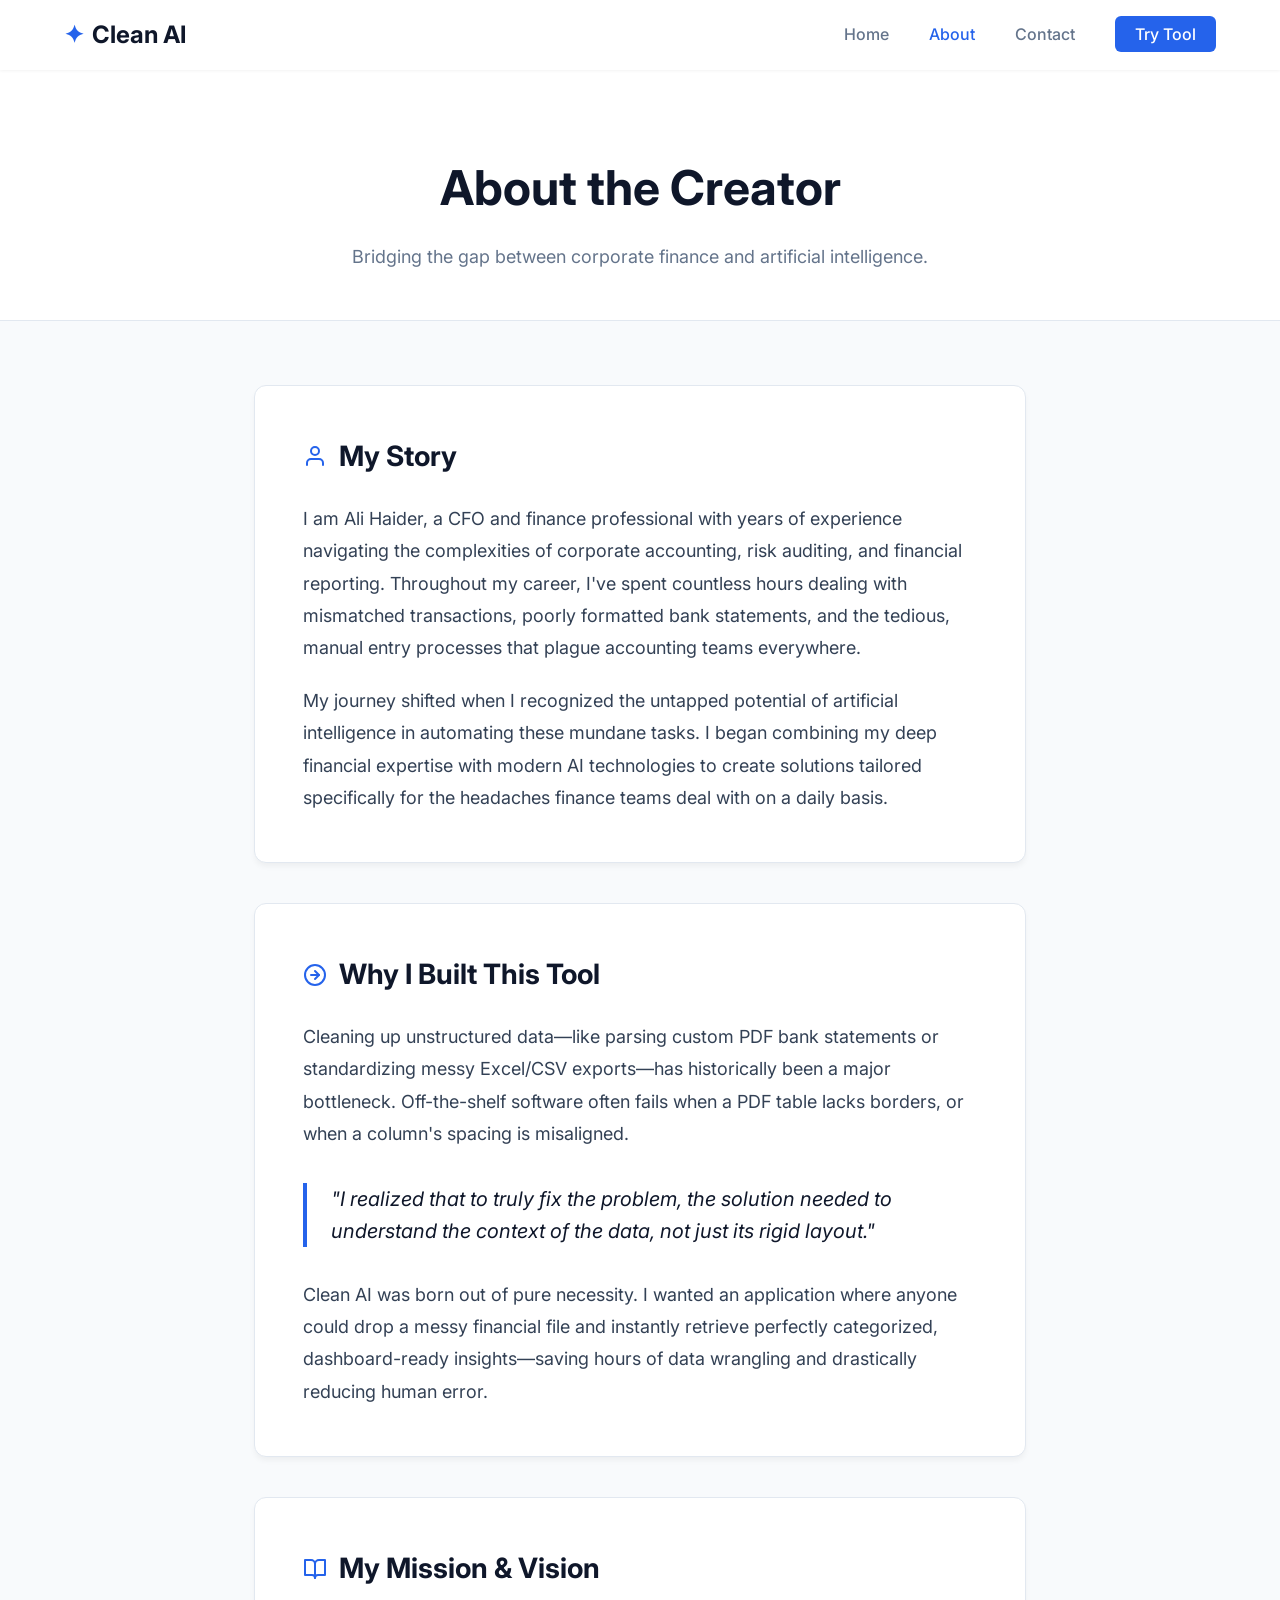
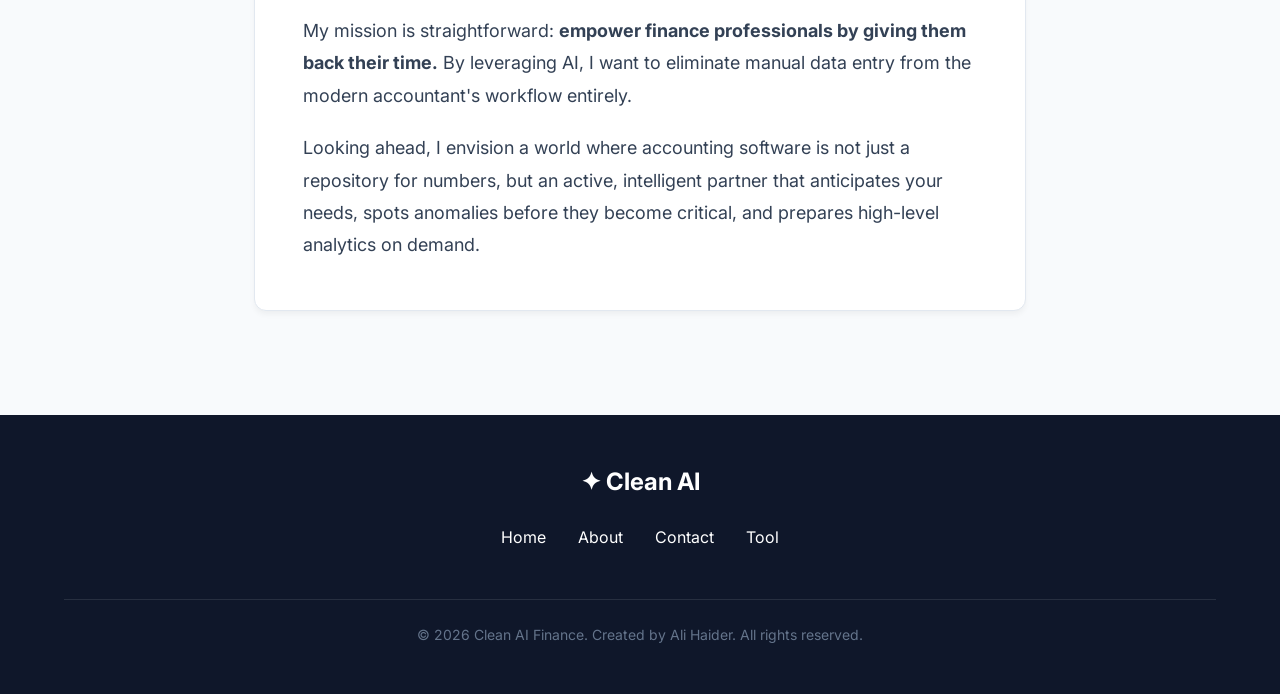
==== about.html @ 02d42df8 "Initial commit for the marketing website" ====
<!DOCTYPE html>
<html lang="en">

<head>
    <meta charset="UTF-8">
    <meta name="viewport" content="width=device-width, initial-scale=1.0">
    <title>About Us - Clean AI Finance</title>
    <link href="https://fonts.googleapis.com/css2?family=Inter:wght@300;400;500;600;700&display=swap" rel="stylesheet">
    <style>
        :root {
            --primary-color: #2563eb;
            --primary-hover: #1d4ed8;
            --secondary-color: #0f172a;
            --text-main: #334155;
            --text-light: #64748b;
            --bg-body: #f8fafc;
            --bg-card: #ffffff;
            --font-family: 'Inter', sans-serif;
            --border-color: #e2e8f0;
        }

        * {
            margin: 0;
            padding: 0;
            box-sizing: border-box;
        }

        body {
            font-family: var(--font-family);
            color: var(--text-main);
            background-color: var(--bg-body);
            line-height: 1.6;
            display: flex;
            flex-direction: column;
            min-height: 100vh;
        }

        a {
            text-decoration: none;
            color: inherit;
            transition: all 0.3s ease;
        }

        /* Navigation */
        .navbar {
            background-color: #ffffff;
            box-shadow: 0 1px 3px rgba(0, 0, 0, 0.05);
            padding: 1rem 5%;
            display: flex;
            justify-content: space-between;
            align-items: center;
            position: sticky;
            top: 0;
            z-index: 1000;
        }

        .nav-brand {
            font-size: 1.5rem;
            font-weight: 700;
            color: var(--secondary-color);
            display: flex;
            align-items: center;
            gap: 0.5rem;
        }

        .nav-brand-icon {
            color: var(--primary-color);
        }

        .nav-links {
            display: flex;
            gap: 2.5rem;
            list-style: none;
            align-items: center;
        }

        .nav-links a {
            font-weight: 500;
            color: var(--text-light);
        }

        .nav-links a:hover,
        .nav-links a.active {
            color: var(--primary-color);
        }

        .btn-nav {
            background-color: var(--primary-color);
            color: #ffffff !important;
            padding: 0.5rem 1.25rem;
            border-radius: 6px;
        }

        .btn-nav:hover {
            background-color: var(--primary-hover);
            transform: translateY(-1px);
        }

        /* Page Layout */
        .page-header {
            padding: 5rem 5% 3rem;
            background-color: var(--bg-card);
            text-align: center;
            border-bottom: 1px solid var(--border-color);
        }

        .page-title {
            font-size: 3rem;
            font-weight: 700;
            color: var(--secondary-color);
            margin-bottom: 1rem;
        }

        .container {
            max-width: 900px;
            margin: 0 auto;
            padding: 4rem 5%;
        }

        /* Content Blocks */
        .content-block {
            background-color: var(--bg-card);
            padding: 3rem;
            border-radius: 12px;
            box-shadow: 0 4px 6px -1px rgba(0, 0, 0, 0.05);
            margin-bottom: 2.5rem;
            border: 1px solid var(--border-color);
        }

        .content-block h2 {
            font-size: 1.75rem;
            color: var(--secondary-color);
            margin-bottom: 1.5rem;
            display: flex;
            align-items: center;
            gap: 0.75rem;
        }

        .content-block p {
            font-size: 1.125rem;
            color: var(--text-main);
            margin-bottom: 1.25rem;
            line-height: 1.8;
        }

        .content-block p:last-child {
            margin-bottom: 0;
        }

        .highlight-quote {
            border-left: 4px solid var(--primary-color);
            padding-left: 1.5rem;
            font-style: italic;
            color: var(--secondary-color);
            font-size: 1.25rem;
            margin: 2rem 0;
        }

        /* Footer */
        footer {
            background-color: var(--secondary-color);
            color: #ffffff;
            padding: 3rem 5%;
            margin-top: auto;
        }

        .footer-content {
            max-width: 1200px;
            margin: 0 auto;
            display: flex;
            flex-direction: column;
            align-items: center;
            gap: 1.5rem;
        }

        .footer-logo {
            font-size: 1.5rem;
            font-weight: 700;
        }

        .footer-links {
            display: flex;
            gap: 2rem;
            list-style: none;
        }

        .footer-links a:hover {
            color: #94a3b8;
        }

        .copyright {
            color: #64748b;
            font-size: 0.875rem;
            margin-top: 1.5rem;
            padding-top: 1.5rem;
            border-top: 1px solid rgba(255, 255, 255, 0.1);
            width: 100%;
            text-align: center;
        }

        @media (max-width: 768px) {
            .nav-links {
                display: none;
            }

            .content-block {
                padding: 2rem;
            }
        }
    </style>
</head>

<body>
    <nav class="navbar">
        <a href="index.html" class="nav-brand"><span class="nav-brand-icon">✦</span> Clean AI</a>
        <ul class="nav-links">
            <li><a href="index.html">Home</a></li>
            <li><a href="about.html" class="active">About</a></li>
            <li><a href="contact.html">Contact</a></li>
            <li><a href="tool.html" class="btn-nav">Try Tool</a></li>
        </ul>
    </nav>

    <header class="page-header">
        <h1 class="page-title">About the Creator</h1>
        <p style="font-size: 1.125rem; color: var(--text-light);">Bridging the gap between corporate finance and
            artificial intelligence.</p>
    </header>

    <main class="container">
        <div class="content-block">
            <h2>
                <svg width="24" height="24" viewBox="0 0 24 24" fill="none" stroke="var(--primary-color)"
                    stroke-width="2" stroke-linecap="round" stroke-linejoin="round">
                    <path d="M20 21v-2a4 4 0 0 0-4-4H8a4 4 0 0 0-4 4v2"></path>
                    <circle cx="12" cy="7" r="4"></circle>
                </svg>
                My Story
            </h2>
            <p>I am Ali Haider, a CFO and finance professional with years of experience navigating the complexities of
                corporate accounting, risk auditing, and financial reporting. Throughout my career, I've spent countless
                hours dealing with mismatched transactions, poorly formatted bank statements, and the tedious, manual
                entry processes that plague accounting teams everywhere.</p>
            <p>My journey shifted when I recognized the untapped potential of artificial intelligence in automating
                these mundane tasks. I began combining my deep financial expertise with modern AI technologies to create
                solutions tailored specifically for the headaches finance teams deal with on a daily basis.</p>
        </div>

        <div class="content-block">
            <h2>
                <svg width="24" height="24" viewBox="0 0 24 24" fill="none" stroke="var(--primary-color)"
                    stroke-width="2" stroke-linecap="round" stroke-linejoin="round">
                    <circle cx="12" cy="12" r="10"></circle>
                    <polyline points="12 16 16 12 12 8"></polyline>
                    <line x1="8" y1="12" x2="16" y2="12"></line>
                </svg>
                Why I Built This Tool
            </h2>
            <p>Cleaning up unstructured data—like parsing custom PDF bank statements or standardizing messy Excel/CSV
                exports—has historically been a major bottleneck. Off-the-shelf software often fails when a PDF table
                lacks borders, or when a column's spacing is misaligned.</p>
            <div class="highlight-quote">
                "I realized that to truly fix the problem, the solution needed to understand the context of the data,
                not just its rigid layout."
            </div>
            <p>Clean AI was born out of pure necessity. I wanted an application where anyone could drop a messy
                financial file and instantly retrieve perfectly categorized, dashboard-ready insights—saving hours of
                data wrangling and drastically reducing human error.</p>
        </div>

        <div class="content-block">
            <h2>
                <svg width="24" height="24" viewBox="0 0 24 24" fill="none" stroke="var(--primary-color)"
                    stroke-width="2" stroke-linecap="round" stroke-linejoin="round">
                    <path d="M2 3h6a4 4 0 0 1 4 4v14a3 3 0 0 0-3-3H2z"></path>
                    <path d="M22 3h-6a4 4 0 0 0-4 4v14a3 3 0 0 1 3-3h7z"></path>
                </svg>
                My Mission & Vision
            </h2>
            <p>My mission is straightforward: <strong>empower finance professionals by giving them back their
                    time.</strong> By leveraging AI, I want to eliminate manual data entry from the modern accountant's
                workflow entirely.</p>
            <p>Looking ahead, I envision a world where accounting software is not just a repository for numbers, but an
                active, intelligent partner that anticipates your needs, spots anomalies before they become critical,
                and prepares high-level analytics on demand.</p>
        </div>
    </main>

    <footer>
        <div class="footer-content">
            <div class="footer-logo">✦ Clean AI</div>
            <ul class="footer-links">
                <li><a href="index.html">Home</a></li>
                <li><a href="about.html">About</a></li>
                <li><a href="contact.html">Contact</a></li>
                <li><a href="tool.html">Tool</a></li>
            </ul>
            <div class="copyright">
                &copy; 2026 Clean AI Finance. Created by Ali Haider. All rights reserved.
            </div>
        </div>
    </footer>

    <!-- Custom Clean AI Chatbot Widget -->
    <script src="chatbot.js"></script>
</body>

</html>
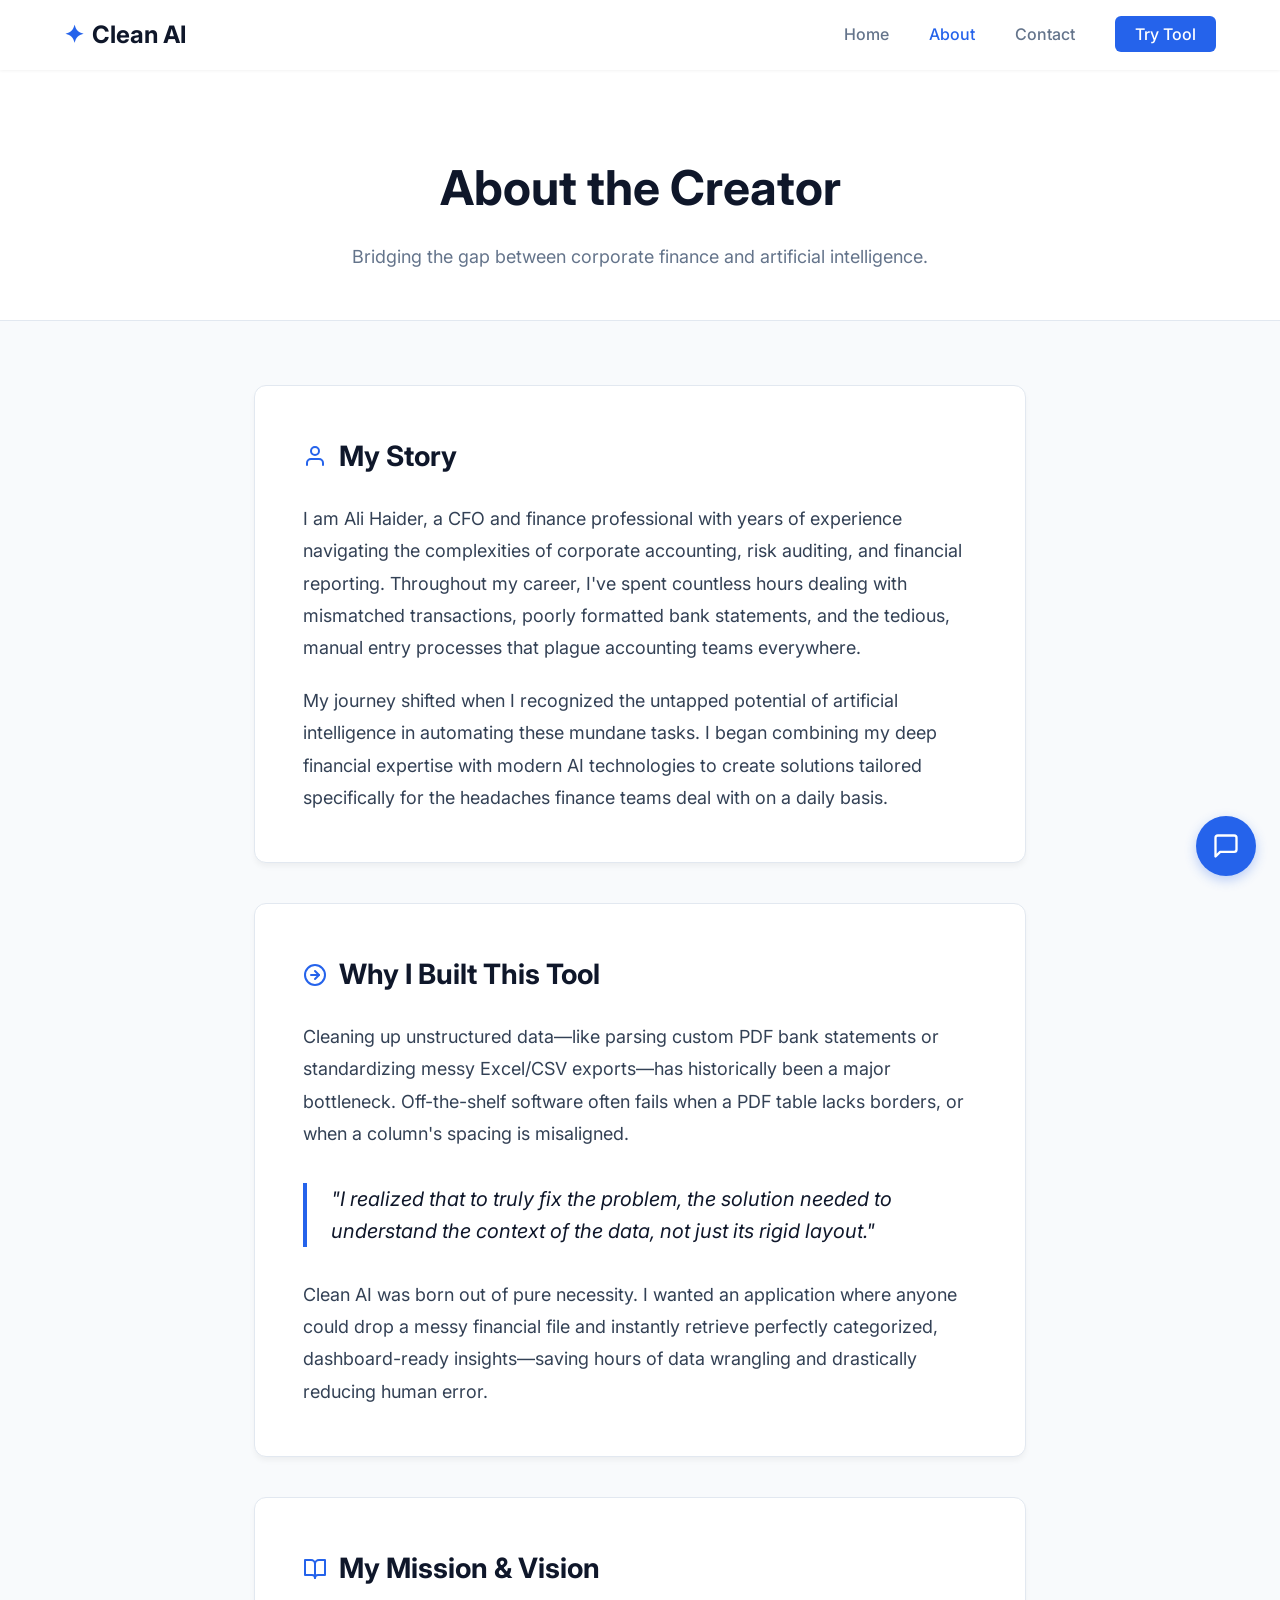
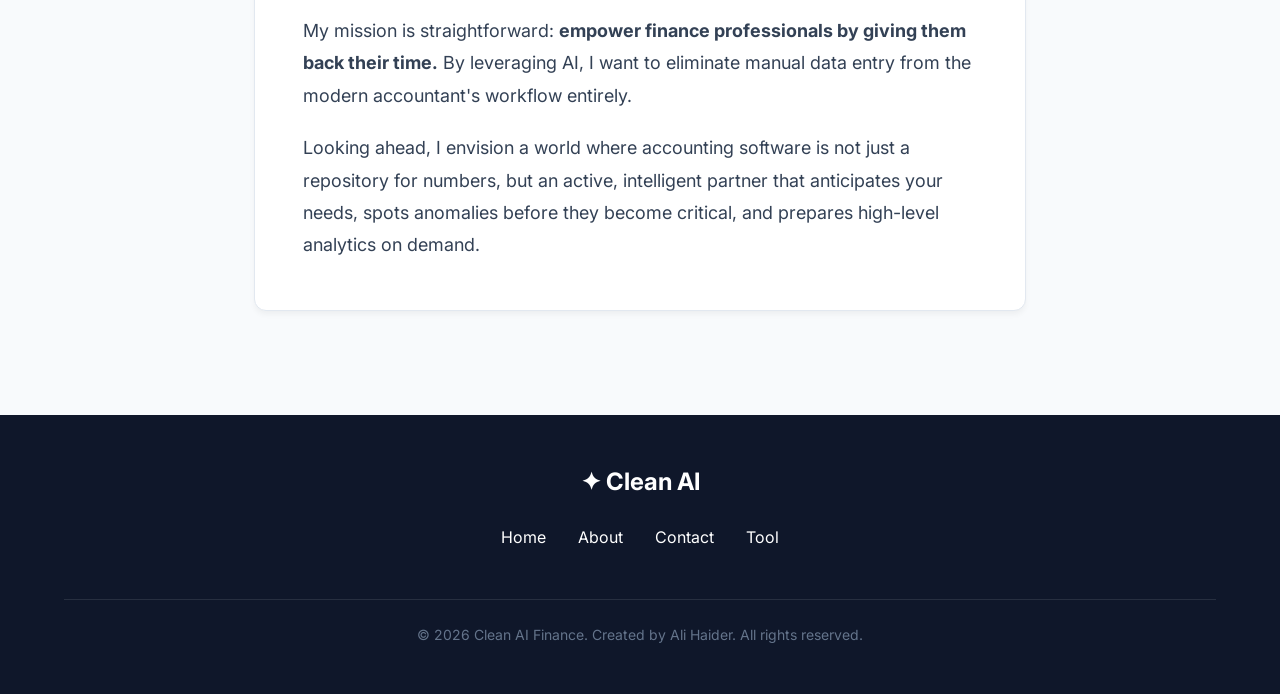
==== commit 398ae0bc: "Fix chatbot, add favicon, make contact form functional" ====
--- a/about.html
+++ b/about.html
@@ -4,6 +4,7 @@
 <head>
     <meta charset="UTF-8">
     <meta name="viewport" content="width=device-width, initial-scale=1.0">
+    <link rel="icon" type="image/png" href="favicon.png">
     <title>About Us - Clean AI Finance</title>
     <link href="https://fonts.googleapis.com/css2?family=Inter:wght@300;400;500;600;700&display=swap" rel="stylesheet">
     <style>
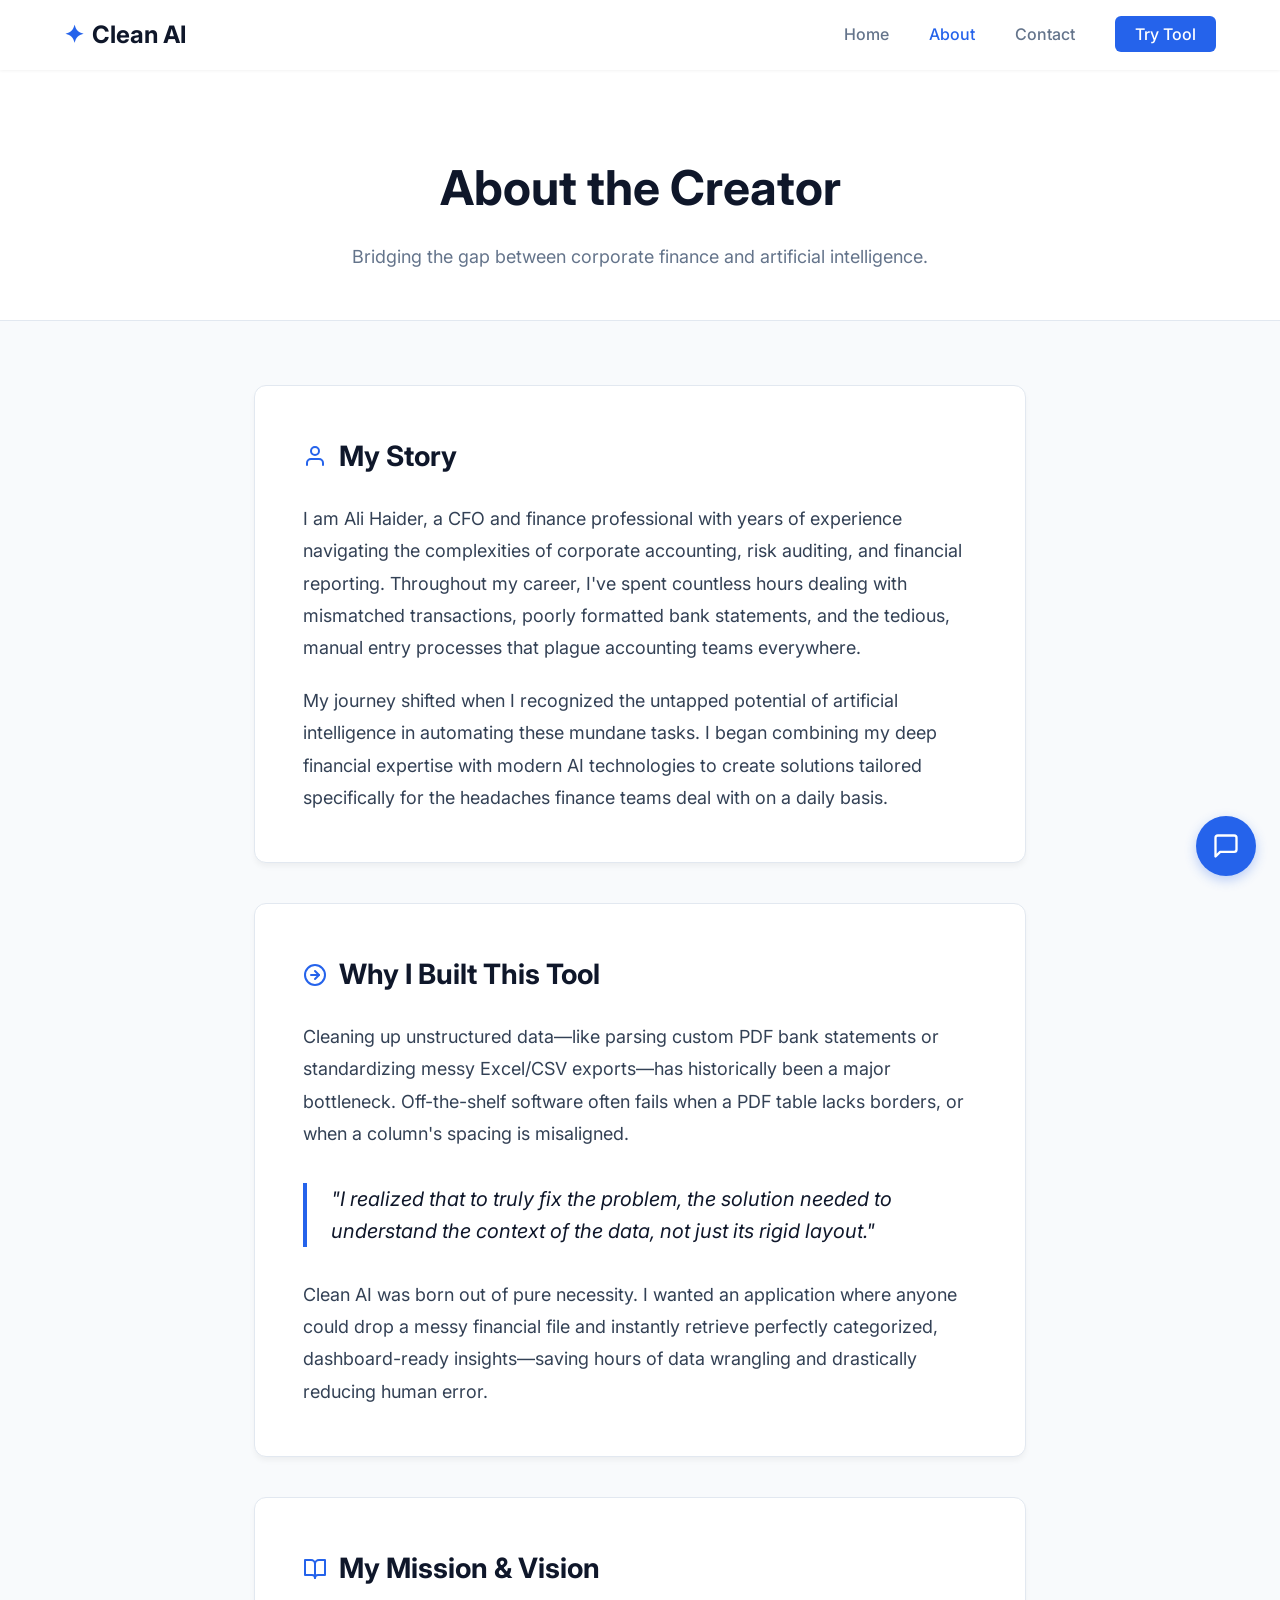
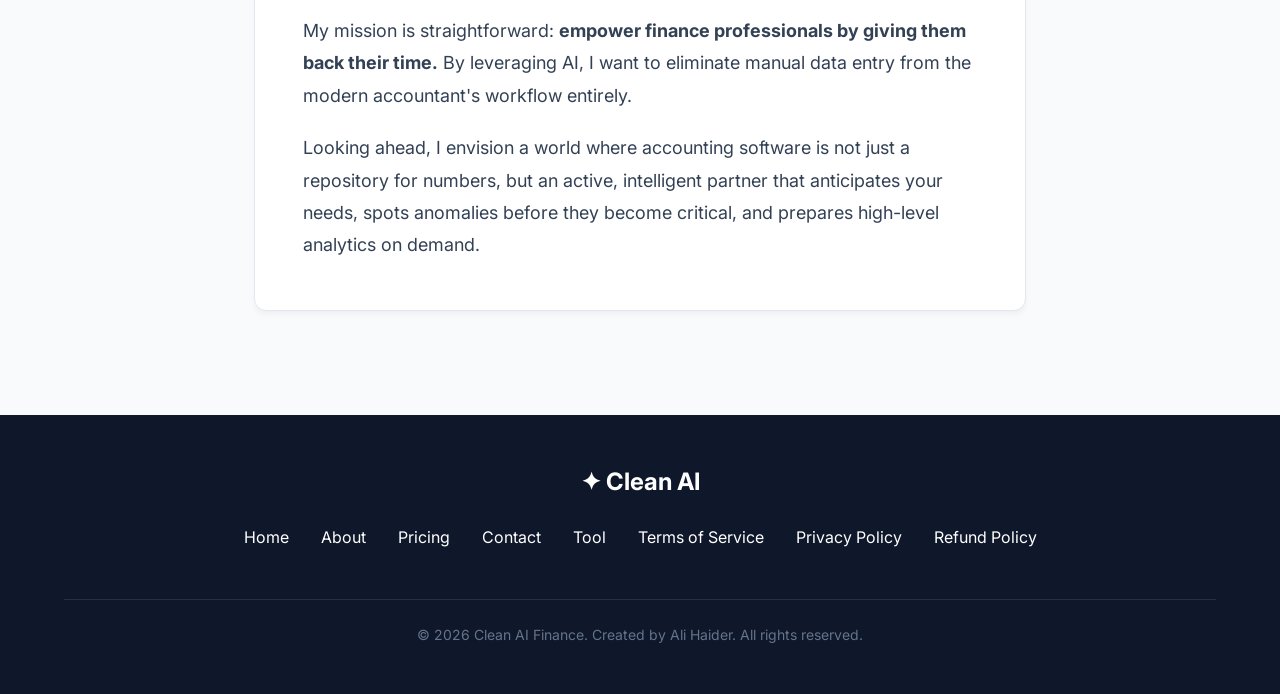
==== commit ec682a15: "Add pricing, terms, privacy, and refund pages for Paddle onboarding" ====
--- a/about.html
+++ b/about.html
@@ -293,8 +293,12 @@
             <ul class="footer-links">
                 <li><a href="index.html">Home</a></li>
                 <li><a href="about.html">About</a></li>
+                <li><a href="pricing.html">Pricing</a></li>
                 <li><a href="contact.html">Contact</a></li>
                 <li><a href="tool.html">Tool</a></li>
+                <li><a href="terms.html">Terms of Service</a></li>
+                <li><a href="privacy.html">Privacy Policy</a></li>
+                <li><a href="refund.html">Refund Policy</a></li>
             </ul>
             <div class="copyright">
                 &copy; 2026 Clean AI Finance. Created by Ali Haider. All rights reserved.
@@ -303,7 +307,7 @@
     </footer>
 
     <!-- Custom Clean AI Chatbot Widget -->
-    <script src="chatbot.js"></script>
+    <script src="chatbot.js?v=2"></script>
 </body>
 
 </html>
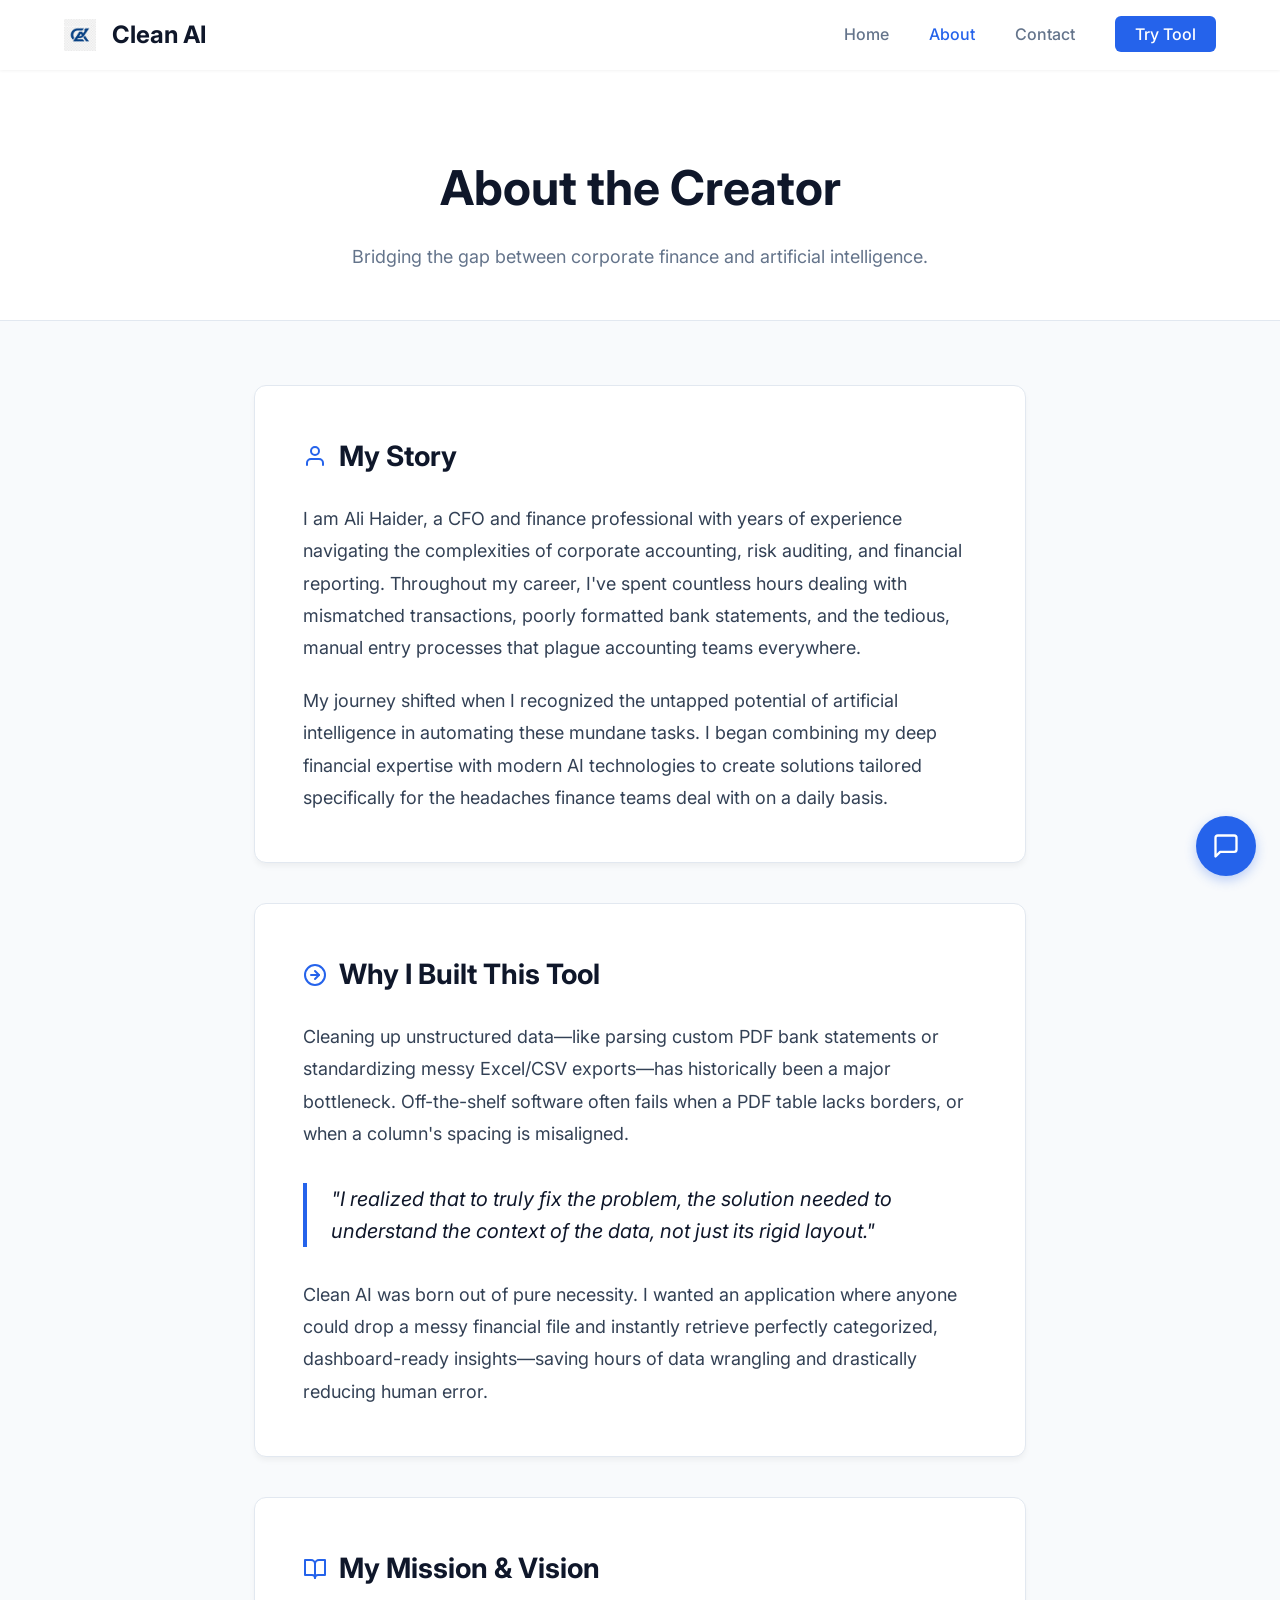
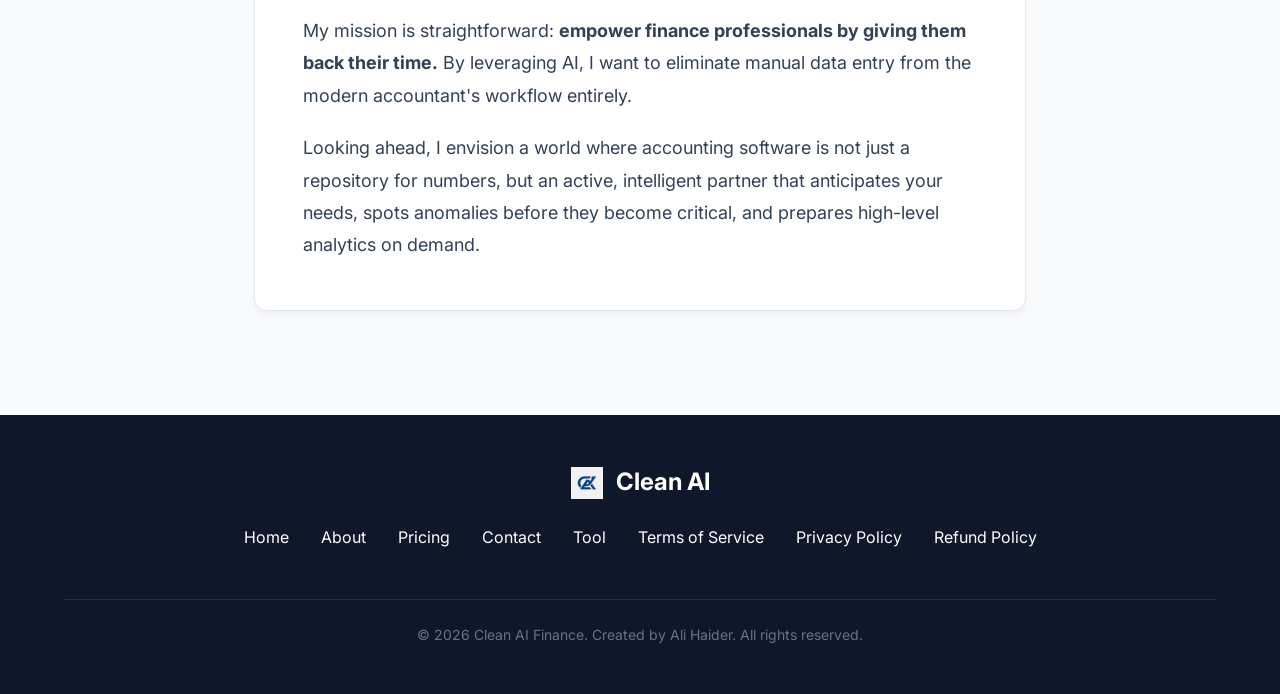
==== commit 152fedab: "," ====
--- a/about.html
+++ b/about.html
@@ -213,7 +213,7 @@
 
 <body>
     <nav class="navbar">
-        <a href="index.html" class="nav-brand"><span class="nav-brand-icon">✦</span> Clean AI</a>
+        <a href="index.html" class="nav-brand"><img src="logo.png" alt="Clean AI Logo" style="height: 32px; width: auto; margin-right: 8px; vertical-align: middle;"> Clean AI</a>
         <ul class="nav-links">
             <li><a href="index.html">Home</a></li>
             <li><a href="about.html" class="active">About</a></li>
@@ -289,7 +289,7 @@
 
     <footer>
         <div class="footer-content">
-            <div class="footer-logo">✦ Clean AI</div>
+            <div class="footer-logo"><img src="logo.png" alt="Clean AI Logo" style="height: 32px; width: auto; margin-right: 8px; vertical-align: middle;"> Clean AI</div>
             <ul class="footer-links">
                 <li><a href="index.html">Home</a></li>
                 <li><a href="about.html">About</a></li>
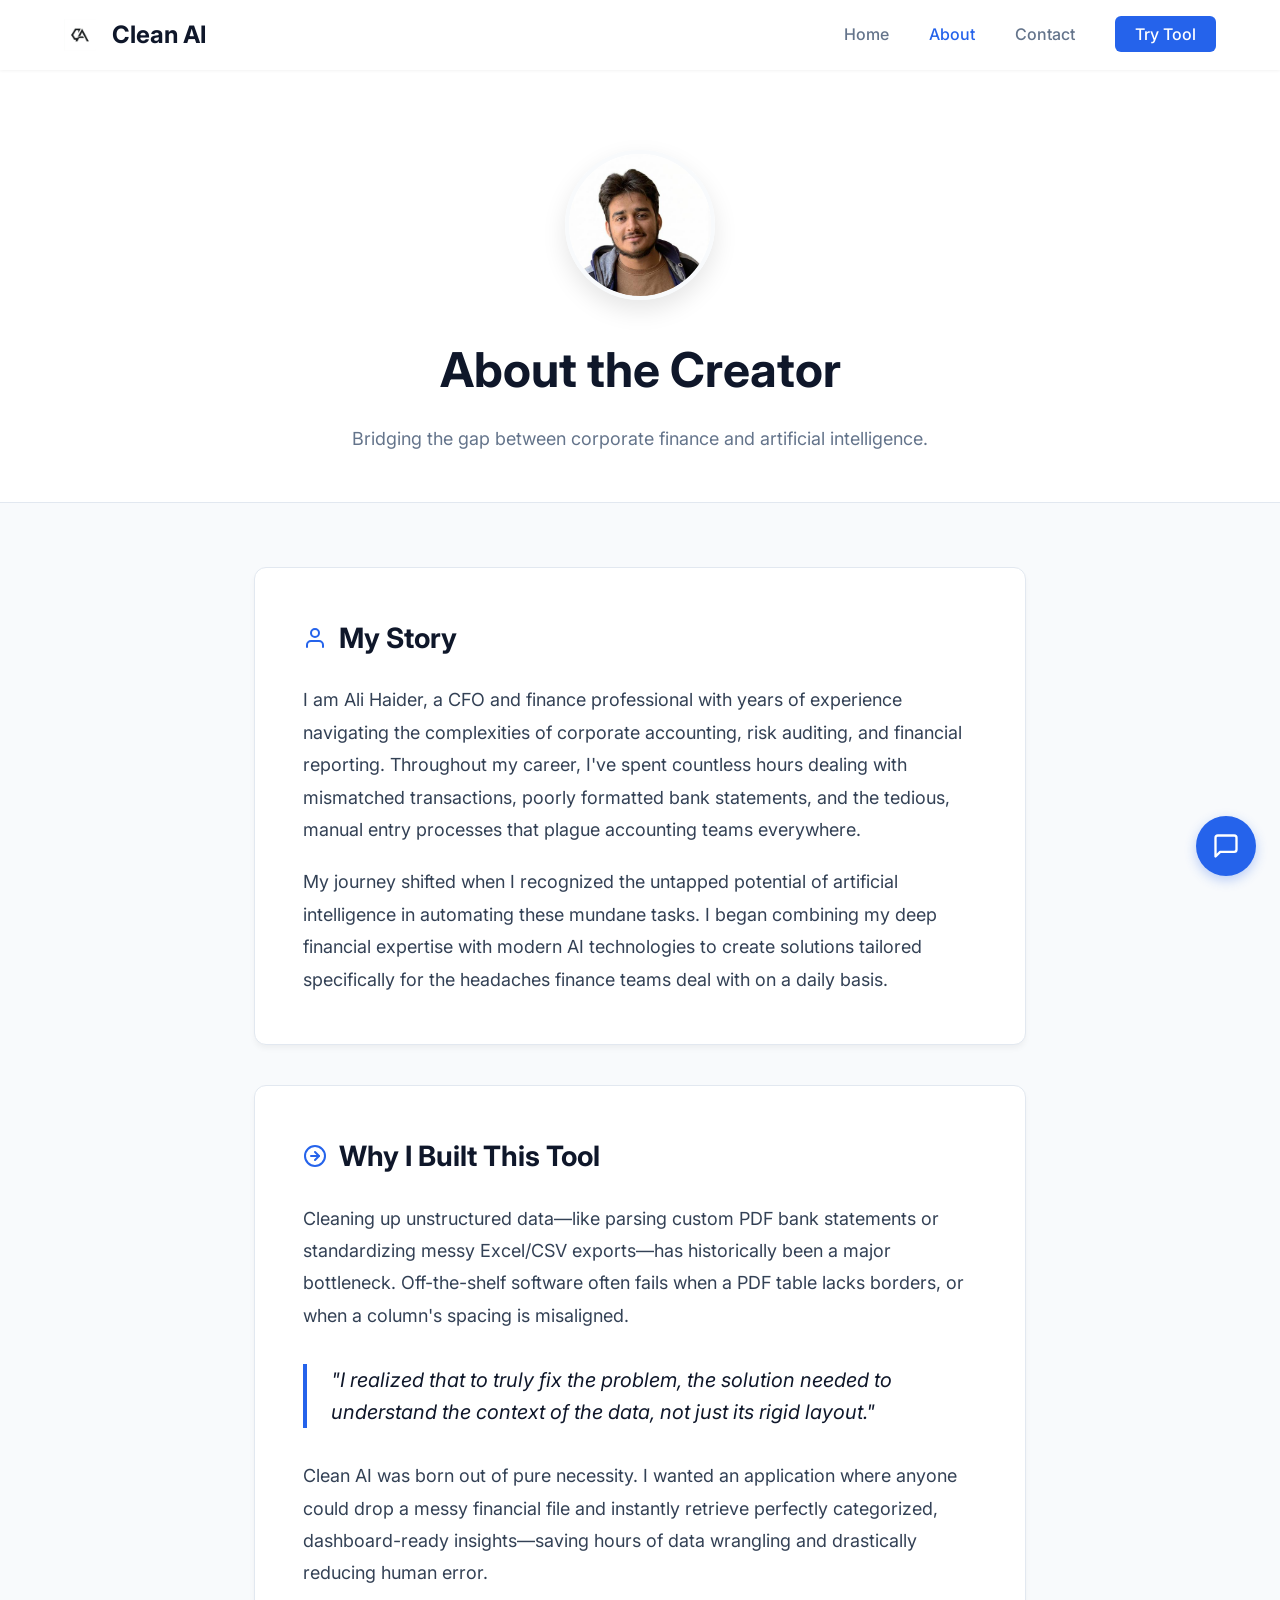
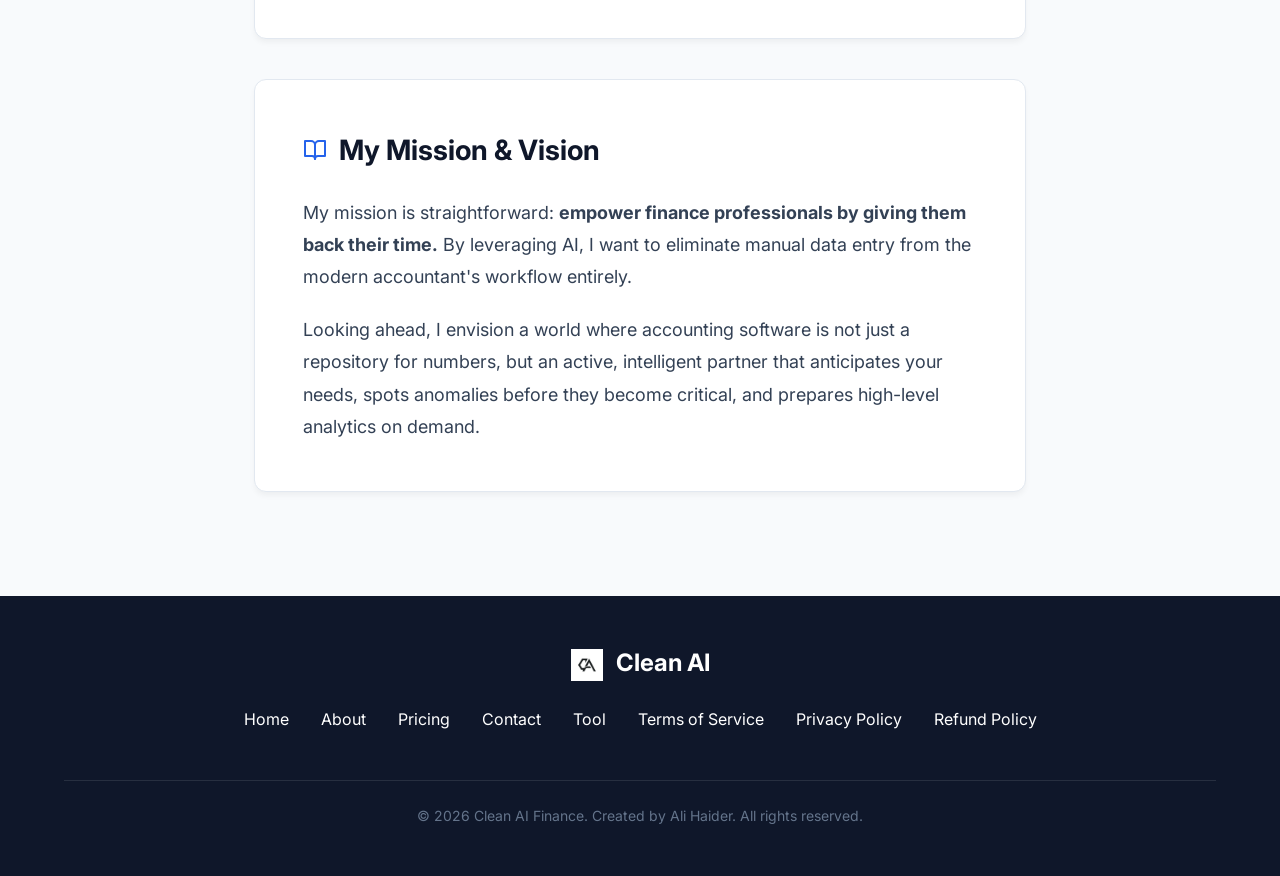
==== commit eddf3a15: "UI Updates: Custom CA Monogram logo, added circular profile picture to About page" ====
--- a/about.html
+++ b/about.html
@@ -223,6 +223,7 @@
     </nav>
 
     <header class="page-header">
+        <img src="profile_pic_circular.png" alt="Ali Haider - Founder" style="width: 150px; height: 150px; border-radius: 50%; object-fit: cover; box-shadow: 0 10px 25px rgba(0,0,0,0.1); margin-bottom: 1.5rem; border: 4px solid var(--bg-body);">
         <h1 class="page-title">About the Creator</h1>
         <p style="font-size: 1.125rem; color: var(--text-light);">Bridging the gap between corporate finance and
             artificial intelligence.</p>
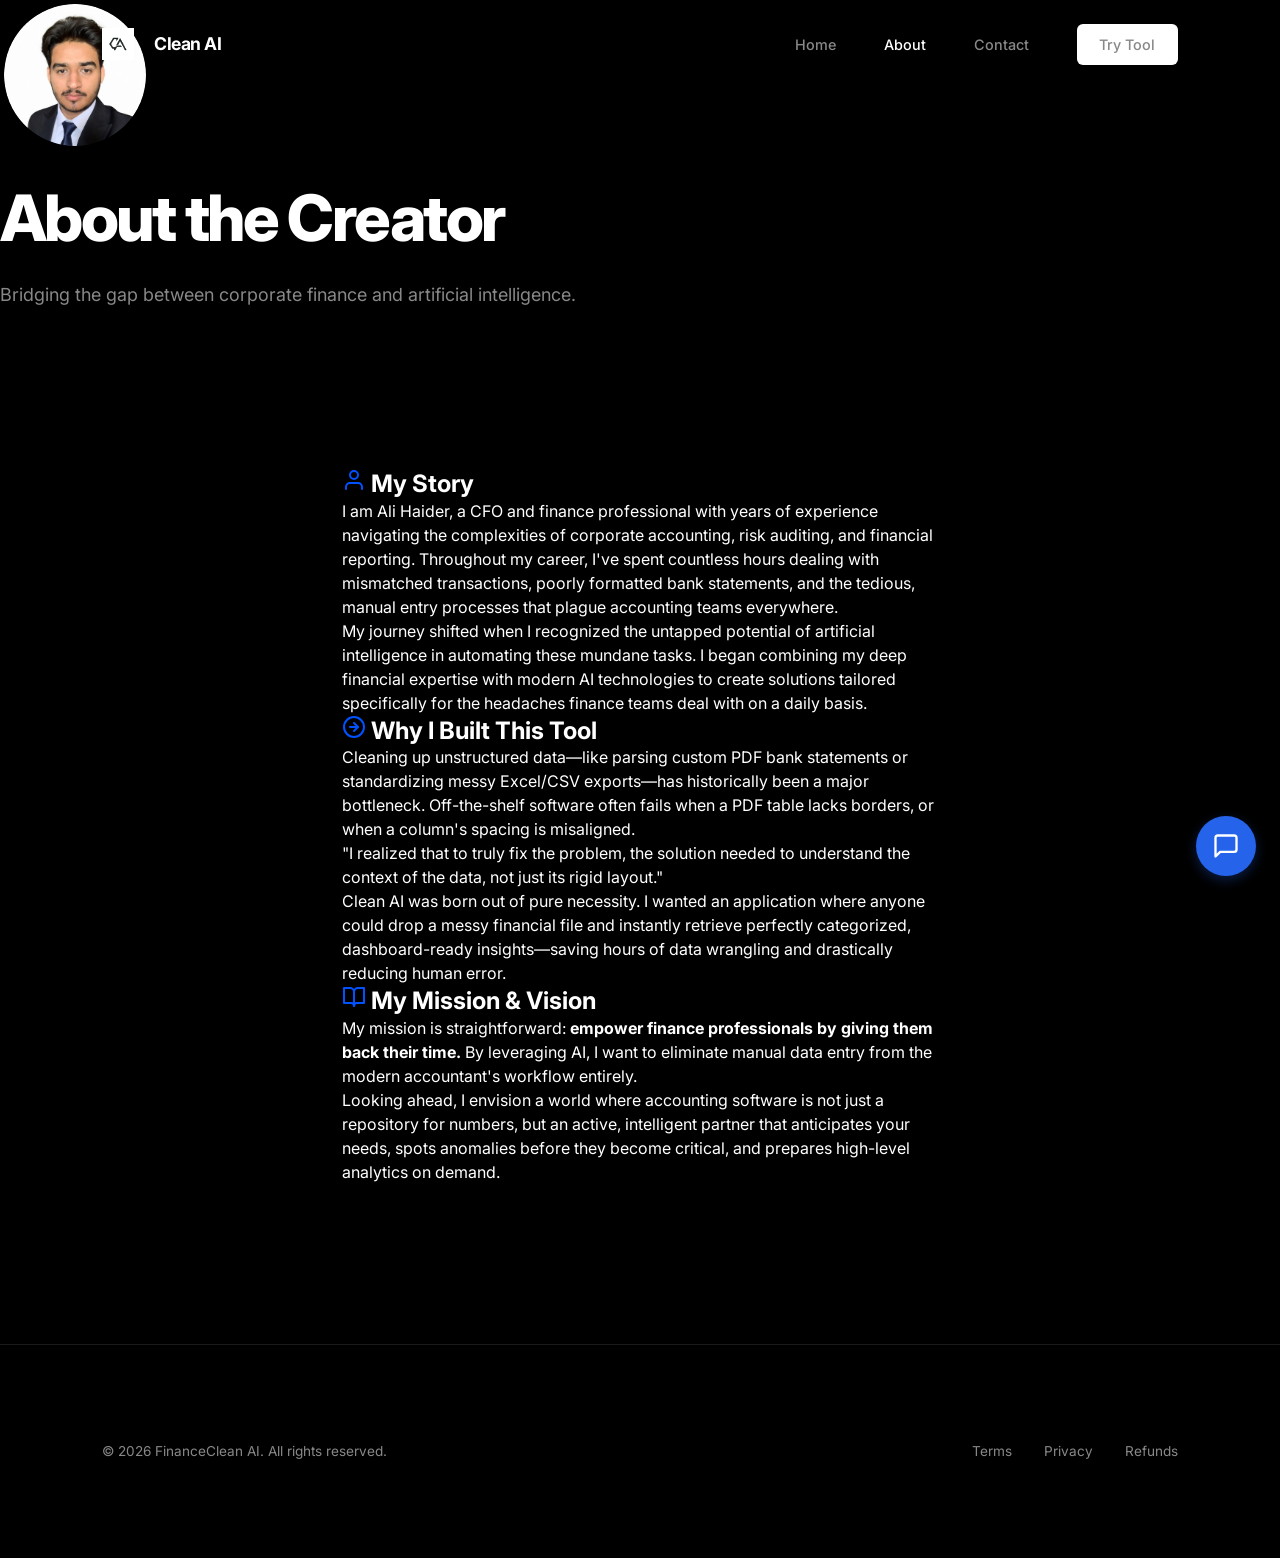
==== commit f6188bce: "10-Agent System: Elite SaaS Website Overhaul. - Agent 1-2: Global Design System & CSS centralization" ====
--- a/about.html
+++ b/about.html
@@ -4,235 +4,35 @@
 <head>
     <meta charset="UTF-8">
     <meta name="viewport" content="width=device-width, initial-scale=1.0">
-    <link rel="icon" type="image/png" href="favicon.png">
+    <link rel="icon" type="image/png" href="assets/img/favicon.png">
     <title>About Us - Clean AI Finance</title>
     <link href="https://fonts.googleapis.com/css2?family=Inter:wght@300;400;500;600;700&display=swap" rel="stylesheet">
-    <style>
-        :root {
-            --primary-color: #2563eb;
-            --primary-hover: #1d4ed8;
-            --secondary-color: #0f172a;
-            --text-main: #334155;
-            --text-light: #64748b;
-            --bg-body: #f8fafc;
-            --bg-card: #ffffff;
-            --font-family: 'Inter', sans-serif;
-            --border-color: #e2e8f0;
-        }
-
-        * {
-            margin: 0;
-            padding: 0;
-            box-sizing: border-box;
-        }
-
-        body {
-            font-family: var(--font-family);
-            color: var(--text-main);
-            background-color: var(--bg-body);
-            line-height: 1.6;
-            display: flex;
-            flex-direction: column;
-            min-height: 100vh;
-        }
-
-        a {
-            text-decoration: none;
-            color: inherit;
-            transition: all 0.3s ease;
-        }
-
-        /* Navigation */
-        .navbar {
-            background-color: #ffffff;
-            box-shadow: 0 1px 3px rgba(0, 0, 0, 0.05);
-            padding: 1rem 5%;
-            display: flex;
-            justify-content: space-between;
-            align-items: center;
-            position: sticky;
-            top: 0;
-            z-index: 1000;
-        }
-
-        .nav-brand {
-            font-size: 1.5rem;
-            font-weight: 700;
-            color: var(--secondary-color);
-            display: flex;
-            align-items: center;
-            gap: 0.5rem;
-        }
-
-        .nav-brand-icon {
-            color: var(--primary-color);
-        }
-
-        .nav-links {
-            display: flex;
-            gap: 2.5rem;
-            list-style: none;
-            align-items: center;
-        }
-
-        .nav-links a {
-            font-weight: 500;
-            color: var(--text-light);
-        }
-
-        .nav-links a:hover,
-        .nav-links a.active {
-            color: var(--primary-color);
-        }
-
-        .btn-nav {
-            background-color: var(--primary-color);
-            color: #ffffff !important;
-            padding: 0.5rem 1.25rem;
-            border-radius: 6px;
-        }
-
-        .btn-nav:hover {
-            background-color: var(--primary-hover);
-            transform: translateY(-1px);
-        }
-
-        /* Page Layout */
-        .page-header {
-            padding: 5rem 5% 3rem;
-            background-color: var(--bg-card);
-            text-align: center;
-            border-bottom: 1px solid var(--border-color);
-        }
-
-        .page-title {
-            font-size: 3rem;
-            font-weight: 700;
-            color: var(--secondary-color);
-            margin-bottom: 1rem;
-        }
-
-        .container {
-            max-width: 900px;
-            margin: 0 auto;
-            padding: 4rem 5%;
-        }
-
-        /* Content Blocks */
-        .content-block {
-            background-color: var(--bg-card);
-            padding: 3rem;
-            border-radius: 12px;
-            box-shadow: 0 4px 6px -1px rgba(0, 0, 0, 0.05);
-            margin-bottom: 2.5rem;
-            border: 1px solid var(--border-color);
-        }
-
-        .content-block h2 {
-            font-size: 1.75rem;
-            color: var(--secondary-color);
-            margin-bottom: 1.5rem;
-            display: flex;
-            align-items: center;
-            gap: 0.75rem;
-        }
-
-        .content-block p {
-            font-size: 1.125rem;
-            color: var(--text-main);
-            margin-bottom: 1.25rem;
-            line-height: 1.8;
-        }
-
-        .content-block p:last-child {
-            margin-bottom: 0;
-        }
-
-        .highlight-quote {
-            border-left: 4px solid var(--primary-color);
-            padding-left: 1.5rem;
-            font-style: italic;
-            color: var(--secondary-color);
-            font-size: 1.25rem;
-            margin: 2rem 0;
-        }
-
-        /* Footer */
-        footer {
-            background-color: var(--secondary-color);
-            color: #ffffff;
-            padding: 3rem 5%;
-            margin-top: auto;
-        }
-
-        .footer-content {
-            max-width: 1200px;
-            margin: 0 auto;
-            display: flex;
-            flex-direction: column;
-            align-items: center;
-            gap: 1.5rem;
-        }
-
-        .footer-logo {
-            font-size: 1.5rem;
-            font-weight: 700;
-        }
-
-        .footer-links {
-            display: flex;
-            gap: 2rem;
-            list-style: none;
-        }
-
-        .footer-links a:hover {
-            color: #94a3b8;
-        }
-
-        .copyright {
-            color: #64748b;
-            font-size: 0.875rem;
-            margin-top: 1.5rem;
-            padding-top: 1.5rem;
-            border-top: 1px solid rgba(255, 255, 255, 0.1);
-            width: 100%;
-            text-align: center;
-        }
-
-        @media (max-width: 768px) {
-            .nav-links {
-                display: none;
-            }
-
-            .content-block {
-                padding: 2rem;
-            }
-        }
-    </style>
+    
+    <link rel="stylesheet" href="css/style.css">
 </head>
 
 <body>
-    <nav class="navbar">
-        <a href="index.html" class="nav-brand"><img src="logo.png" alt="Clean AI Logo" style="height: 32px; width: auto; margin-right: 8px; vertical-align: middle;"> Clean AI</a>
-        <ul class="nav-links">
-            <li><a href="index.html">Home</a></li>
-            <li><a href="about.html" class="active">About</a></li>
-            <li><a href="contact.html">Contact</a></li>
-            <li><a href="tool.html" class="btn-nav">Try Tool</a></li>
-        </ul>
+    <nav class="nav" id="navbar">
+        <a href="index.html" class="logo" style="text-decoration: none; color: white;"><img src="assets/img/logo.png" alt="Clean AI Logo" style="height: 32px; width: auto; margin-right: 8px; vertical-align: middle;" loading="lazy"> Clean AI</a>
+        <div class="nav-items">
+            <a href="index.html">Home</a>
+            <a href="about.html" class="active">About</a>
+            <a href="contact.html">Contact</a>
+            <a href="tool.html" class="btn-primary">Try Tool</a>
+        </div>
     </nav>
 
     <header class="page-header">
-        <img src="profile_pic_circular.png" alt="Ali Haider - Founder" style="width: 150px; height: 150px; border-radius: 50%; object-fit: cover; box-shadow: 0 10px 25px rgba(0,0,0,0.1); margin-bottom: 1.5rem; border: 4px solid var(--bg-body);">
+        <img src="assets/img/profile_pic_circular.png" alt="Ali Haider - Founder" style="width: 150px; height: 150px; border-radius: 50%; object-fit: cover; box-shadow: 0 10px 25px rgba(0,0,0,0.1); margin-bottom: 1.5rem; border: 4px solid var(--bg);" loading="lazy">
         <h1 class="page-title">About the Creator</h1>
-        <p style="font-size: 1.125rem; color: var(--text-light);">Bridging the gap between corporate finance and
+        <p style="font-size: 1.125rem; color: var(--text-muted);">Bridging the gap between corporate finance and
             artificial intelligence.</p>
     </header>
 
-    <main class="container">
+    <main class="container container-narrow">
         <div class="content-block">
             <h2>
-                <svg width="24" height="24" viewBox="0 0 24 24" fill="none" stroke="var(--primary-color)"
+                <svg width="24" height="24" viewBox="0 0 24 24" fill="none" stroke="var(--primary)"
                     stroke-width="2" stroke-linecap="round" stroke-linejoin="round">
                     <path d="M20 21v-2a4 4 0 0 0-4-4H8a4 4 0 0 0-4 4v2"></path>
                     <circle cx="12" cy="7" r="4"></circle>
@@ -250,7 +50,7 @@
 
         <div class="content-block">
             <h2>
-                <svg width="24" height="24" viewBox="0 0 24 24" fill="none" stroke="var(--primary-color)"
+                <svg width="24" height="24" viewBox="0 0 24 24" fill="none" stroke="var(--primary)"
                     stroke-width="2" stroke-linecap="round" stroke-linejoin="round">
                     <circle cx="12" cy="12" r="10"></circle>
                     <polyline points="12 16 16 12 12 8"></polyline>
@@ -272,7 +72,7 @@
 
         <div class="content-block">
             <h2>
-                <svg width="24" height="24" viewBox="0 0 24 24" fill="none" stroke="var(--primary-color)"
+                <svg width="24" height="24" viewBox="0 0 24 24" fill="none" stroke="var(--primary)"
                     stroke-width="2" stroke-linecap="round" stroke-linejoin="round">
                     <path d="M2 3h6a4 4 0 0 1 4 4v14a3 3 0 0 0-3-3H2z"></path>
                     <path d="M22 3h-6a4 4 0 0 0-4 4v14a3 3 0 0 1 3-3h7z"></path>
@@ -289,23 +89,23 @@
     </main>
 
     <footer>
-        <div class="footer-content">
-            <div class="footer-logo"><img src="logo.png" alt="Clean AI Logo" style="height: 32px; width: auto; margin-right: 8px; vertical-align: middle;"> Clean AI</div>
-            <ul class="footer-links">
-                <li><a href="index.html">Home</a></li>
-                <li><a href="about.html">About</a></li>
-                <li><a href="pricing.html">Pricing</a></li>
-                <li><a href="contact.html">Contact</a></li>
-                <li><a href="tool.html">Tool</a></li>
-                <li><a href="terms.html">Terms of Service</a></li>
-                <li><a href="privacy.html">Privacy Policy</a></li>
-                <li><a href="refund.html">Refund Policy</a></li>
-            </ul>
-            <div class="copyright">
-                &copy; 2026 Clean AI Finance. Created by Ali Haider. All rights reserved.
-            </div>
+        <div>&copy; 2026 FinanceClean AI. All rights reserved.</div>
+        <div class="f-links">
+            <a href="terms.html">Terms</a>
+            <a href="privacy.html">Privacy</a>
+            <a href="refund.html">Refunds</a>
         </div>
     </footer>
+    <script>
+        window.onscroll = function() {
+            var nav = document.getElementById('navbar');
+            if (window.pageYOffset > 50) {
+                nav.classList.add('scrolled');
+            } else {
+                nav.classList.remove('scrolled');
+            }
+        };
+    </script>
 
     <!-- Custom Clean AI Chatbot Widget -->
     <script src="chatbot.js?v=2"></script>
--- a/css/style.css
+++ b/css/style.css
@@ -0,0 +1,196 @@
+/* =========================================================================
+   GLOBAL DESIGN SYSTEM: FINANCECLEAN AI
+   Agent 2: Design System Architect
+   ========================================================================= */
+
+@import url('https://fonts.googleapis.com/css2?family=Inter:wght@300;400;500;600;700;800&display=swap');
+
+:root {
+    /* Color Palette */
+    --bg: #000000;
+    --surface: #0a0a0a;
+    --border: rgba(255, 255, 255, 0.1);
+    --primary: #0052FF;
+    --primary-hover: #0043d1;
+    --text-main: #ffffff;
+    --text-muted: #888888;
+    
+    /* Typography */
+    --font: 'Inter', sans-serif;
+    
+    /* Animation */
+    --transition: cubic-bezier(0.16, 1, 0.3, 1);
+}
+
+* {
+    margin: 0;
+    padding: 0;
+    box-sizing: border-box;
+    -webkit-font-smoothing: antialiased;
+}
+
+body {
+    font-family: var(--font);
+    background-color: var(--bg);
+    color: var(--text-main);
+    line-height: 1.5;
+    overflow-x: hidden;
+}
+
+/* --- NAVIGATION --- */
+.nav {
+    padding: 1.5rem 8%;
+    display: flex;
+    justify-content: space-between;
+    align-items: center;
+    position: fixed;
+    width: 100%;
+    top: 0;
+    z-index: 1000;
+    border-bottom: 1px solid transparent;
+    transition: all 0.4s var(--transition);
+}
+
+.nav.scrolled {
+    background: rgba(0, 0, 0, 0.8);
+    backdrop-filter: blur(20px);
+    border-bottom: 1px solid var(--border);
+    padding: 1rem 8%;
+}
+
+.logo {
+    font-size: 1.1rem;
+    font-weight: 700;
+    letter-spacing: -0.5px;
+    display: flex;
+    align-items: center;
+    gap: 12px;
+    text-decoration: none;
+    color: white;
+}
+
+.logo img { 
+    height: 24px; 
+    filter: brightness(1.2); 
+}
+
+.nav-items { 
+    display: flex; 
+    gap: 3rem; 
+    align-items: center; 
+}
+
+.nav-items a { 
+    color: var(--text-muted); 
+    text-decoration: none; 
+    font-size: 0.9rem; 
+    font-weight: 500;
+    transition: color 0.3s;
+}
+
+.nav-items a:hover, .nav-items a.active { 
+    color: white; 
+}
+
+/* --- BUTTONS --- */
+.btn-primary {
+    background: white;
+    color: black;
+    padding: 0.6rem 1.4rem;
+    border-radius: 6px;
+    font-weight: 600;
+    font-size: 0.85rem;
+    text-decoration: none;
+    display: inline-block;
+    transition: transform 0.2s;
+    cursor: pointer;
+    border: none;
+}
+
+.btn-primary:hover { 
+    transform: scale(1.02); 
+}
+
+.btn-large {
+    padding: 1rem 3rem;
+    font-size: 1rem;
+}
+
+/* --- LAYOUT CONTAINERS --- */
+.container {
+    padding: 10rem 8% 5rem;
+    max-width: 1400px;
+    margin: 0 auto;
+}
+
+.container-narrow {
+    max-width: 800px;
+    margin: 0 auto;
+}
+
+/* --- TYPOGRAPHY (Agent 7 integration) --- */
+h1, h2, h3, h4, h5, h6 {
+    color: var(--text-main);
+    line-height: 1.2;
+}
+
+.page-title {
+    font-size: clamp(2.5rem, 6vw, 4rem);
+    font-weight: 800;
+    letter-spacing: -0.04em;
+    margin-bottom: 1.5rem;
+}
+
+.page-subtitle {
+    font-size: 1.25rem;
+    color: var(--text-muted);
+    font-weight: 400;
+    margin-bottom: 3rem;
+}
+
+/* --- CONTENT CARDS --- */
+.surface-card {
+    background: var(--surface);
+    border: 1px solid var(--border);
+    border-radius: 16px;
+    padding: 3rem;
+}
+
+/* --- FOOTER --- */
+footer {
+    padding: 6rem 8%;
+    border-top: 1px solid var(--border);
+    display: flex;
+    justify-content: space-between;
+    align-items: center;
+    font-size: 0.85rem;
+    color: var(--text-muted);
+    background-color: var(--bg);
+    margin-top: 5rem;
+}
+
+.f-links { 
+    display: flex; 
+    gap: 2rem; 
+}
+
+.f-links a { 
+    text-decoration: none; 
+    color: inherit; 
+    transition: color 0.2s; 
+}
+
+.f-links a:hover { 
+    color: white; 
+}
+
+/* --- UTILITIES --- */
+.text-center { text-align: center; }
+.mb-2 { margin-bottom: 2rem; }
+.mb-4 { margin-bottom: 4rem; }
+.text-primary { color: var(--primary); }
+
+@media (max-width: 1000px) {
+    .nav-items { display: none; }
+    footer { flex-direction: column; gap: 2rem; }
+}
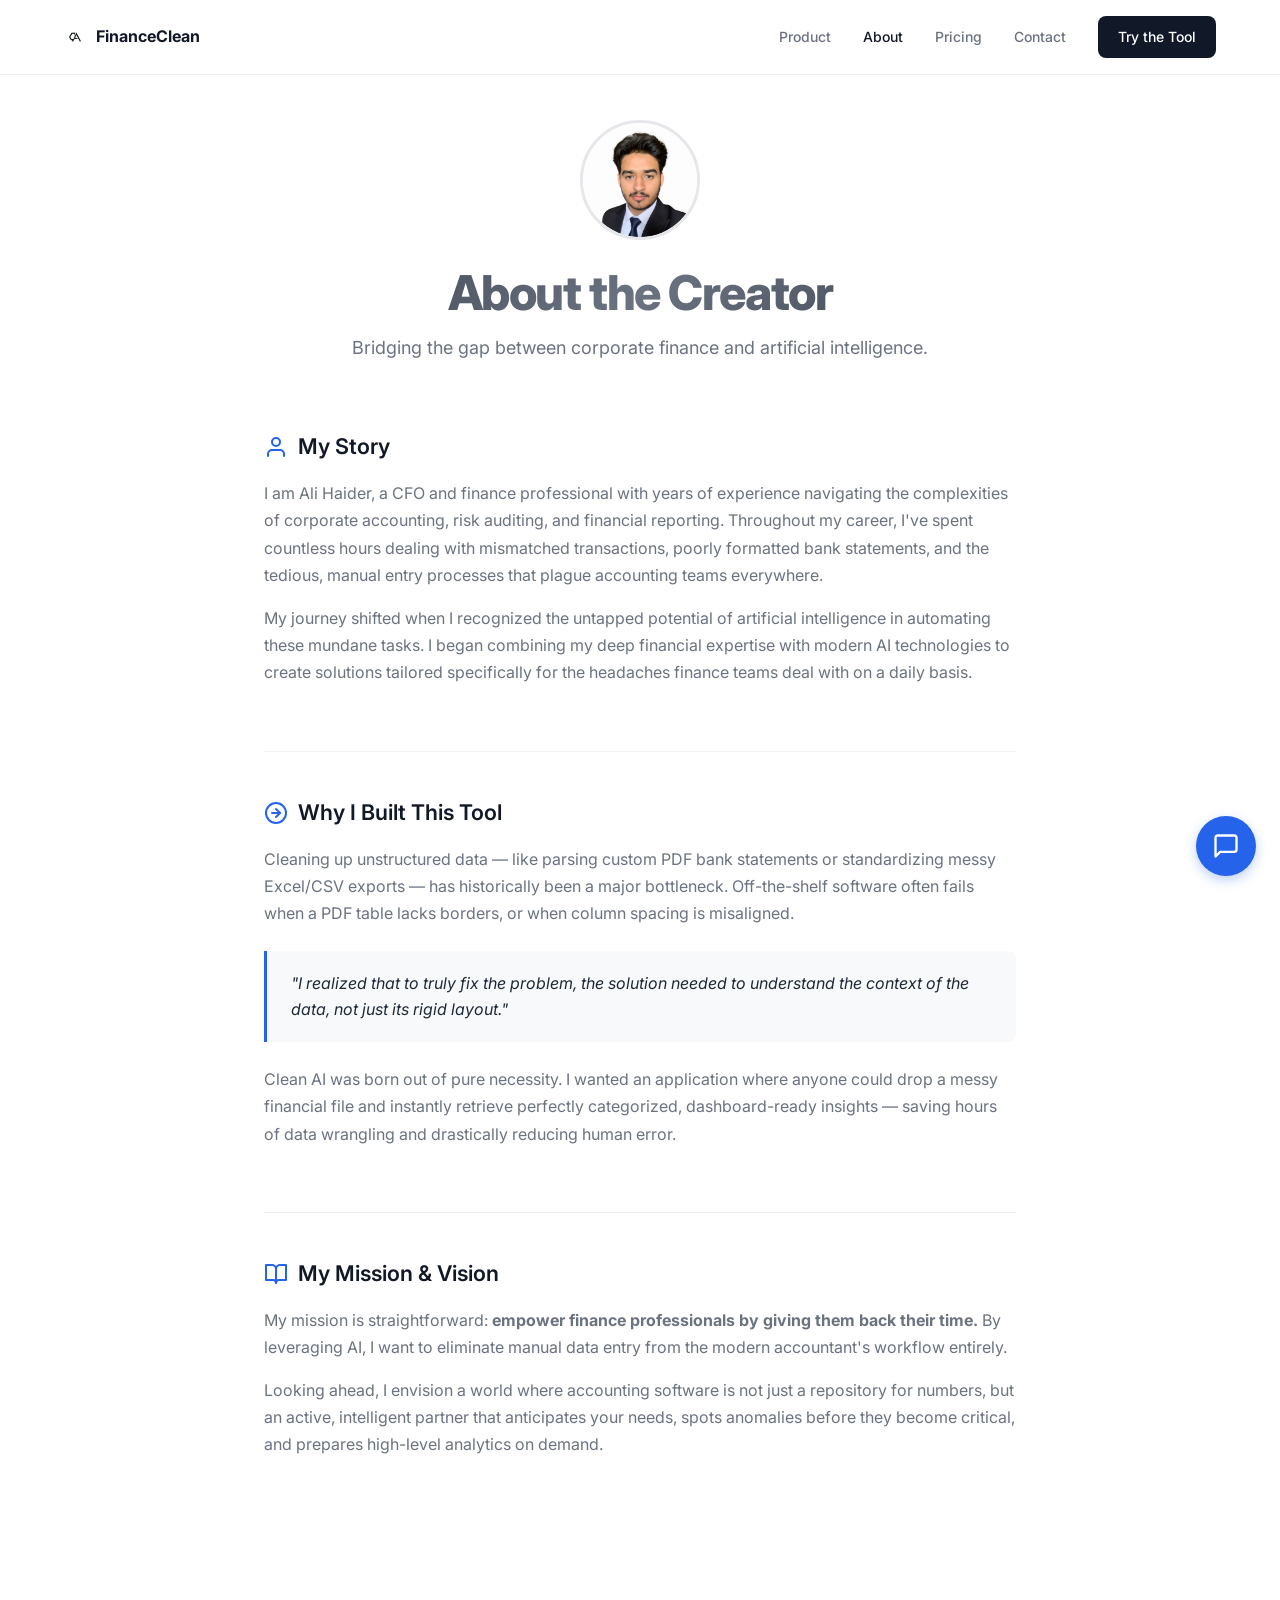
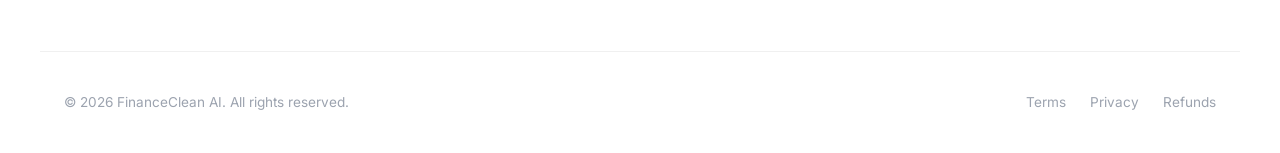
==== commit 7a5abdce: "Complete white-theme SaaS redesign: Clean CSS, consistent 8-page layout, proper spacing, and repo cl" ====
--- a/about.html
+++ b/about.html
@@ -1,114 +1,68 @@
 <!DOCTYPE html>
 <html lang="en">
-
 <head>
     <meta charset="UTF-8">
     <meta name="viewport" content="width=device-width, initial-scale=1.0">
     <link rel="icon" type="image/png" href="assets/img/favicon.png">
-    <title>About Us - Clean AI Finance</title>
-    <link href="https://fonts.googleapis.com/css2?family=Inter:wght@300;400;500;600;700&display=swap" rel="stylesheet">
-    
+    <title>About — FinanceClean AI</title>
     <link rel="stylesheet" href="css/style.css">
 </head>
-
 <body>
-    <nav class="nav" id="navbar">
-        <a href="index.html" class="logo" style="text-decoration: none; color: white;"><img src="assets/img/logo.png" alt="Clean AI Logo" style="height: 32px; width: auto; margin-right: 8px; vertical-align: middle;" loading="lazy"> Clean AI</a>
-        <div class="nav-items">
-            <a href="index.html">Home</a>
-            <a href="about.html" class="active">About</a>
-            <a href="contact.html">Contact</a>
-            <a href="tool.html" class="btn-primary">Try Tool</a>
-        </div>
-    </nav>
+    <div class="nav-wrap">
+        <nav class="nav">
+            <a href="index.html" class="logo"><img src="assets/img/logo.png" alt="FinanceClean AI"> FinanceClean</a>
+            <div class="nav-items">
+                <a href="index.html">Product</a>
+                <a href="about.html" class="active">About</a>
+                <a href="pricing.html">Pricing</a>
+                <a href="contact.html">Contact</a>
+                <a href="tool.html" class="btn-primary">Try the Tool</a>
+            </div>
+        </nav>
+    </div>
 
     <header class="page-header">
-        <img src="assets/img/profile_pic_circular.png" alt="Ali Haider - Founder" style="width: 150px; height: 150px; border-radius: 50%; object-fit: cover; box-shadow: 0 10px 25px rgba(0,0,0,0.1); margin-bottom: 1.5rem; border: 4px solid var(--bg);" loading="lazy">
+        <img src="assets/img/profile_pic_circular.png" alt="Ali Haider" style="width: 120px; height: 120px; border-radius: 50%; object-fit: cover; margin: 0 auto 1.5rem; border: 3px solid var(--border);" loading="lazy">
         <h1 class="page-title">About the Creator</h1>
-        <p style="font-size: 1.125rem; color: var(--text-muted);">Bridging the gap between corporate finance and
-            artificial intelligence.</p>
+        <p class="page-subtitle" style="margin: 0.75rem auto 0;">Bridging the gap between corporate finance and artificial intelligence.</p>
     </header>
 
-    <main class="container container-narrow">
+    <main class="container container-narrow" style="padding-top: 2rem;">
         <div class="content-block">
             <h2>
-                <svg width="24" height="24" viewBox="0 0 24 24" fill="none" stroke="var(--primary)"
-                    stroke-width="2" stroke-linecap="round" stroke-linejoin="round">
-                    <path d="M20 21v-2a4 4 0 0 0-4-4H8a4 4 0 0 0-4 4v2"></path>
-                    <circle cx="12" cy="7" r="4"></circle>
-                </svg>
+                <svg width="24" height="24" viewBox="0 0 24 24" fill="none" stroke="currentColor" stroke-width="2" stroke-linecap="round" stroke-linejoin="round"><path d="M20 21v-2a4 4 0 0 0-4-4H8a4 4 0 0 0-4 4v2"></path><circle cx="12" cy="7" r="4"></circle></svg>
                 My Story
             </h2>
-            <p>I am Ali Haider, a CFO and finance professional with years of experience navigating the complexities of
-                corporate accounting, risk auditing, and financial reporting. Throughout my career, I've spent countless
-                hours dealing with mismatched transactions, poorly formatted bank statements, and the tedious, manual
-                entry processes that plague accounting teams everywhere.</p>
-            <p>My journey shifted when I recognized the untapped potential of artificial intelligence in automating
-                these mundane tasks. I began combining my deep financial expertise with modern AI technologies to create
-                solutions tailored specifically for the headaches finance teams deal with on a daily basis.</p>
+            <p>I am Ali Haider, a CFO and finance professional with years of experience navigating the complexities of corporate accounting, risk auditing, and financial reporting. Throughout my career, I've spent countless hours dealing with mismatched transactions, poorly formatted bank statements, and the tedious, manual entry processes that plague accounting teams everywhere.</p>
+            <p>My journey shifted when I recognized the untapped potential of artificial intelligence in automating these mundane tasks. I began combining my deep financial expertise with modern AI technologies to create solutions tailored specifically for the headaches finance teams deal with on a daily basis.</p>
         </div>
 
         <div class="content-block">
             <h2>
-                <svg width="24" height="24" viewBox="0 0 24 24" fill="none" stroke="var(--primary)"
-                    stroke-width="2" stroke-linecap="round" stroke-linejoin="round">
-                    <circle cx="12" cy="12" r="10"></circle>
-                    <polyline points="12 16 16 12 12 8"></polyline>
-                    <line x1="8" y1="12" x2="16" y2="12"></line>
-                </svg>
+                <svg width="24" height="24" viewBox="0 0 24 24" fill="none" stroke="currentColor" stroke-width="2" stroke-linecap="round" stroke-linejoin="round"><circle cx="12" cy="12" r="10"></circle><polyline points="12 16 16 12 12 8"></polyline><line x1="8" y1="12" x2="16" y2="12"></line></svg>
                 Why I Built This Tool
             </h2>
-            <p>Cleaning up unstructured data—like parsing custom PDF bank statements or standardizing messy Excel/CSV
-                exports—has historically been a major bottleneck. Off-the-shelf software often fails when a PDF table
-                lacks borders, or when a column's spacing is misaligned.</p>
+            <p>Cleaning up unstructured data — like parsing custom PDF bank statements or standardizing messy Excel/CSV exports — has historically been a major bottleneck. Off-the-shelf software often fails when a PDF table lacks borders, or when column spacing is misaligned.</p>
             <div class="highlight-quote">
-                "I realized that to truly fix the problem, the solution needed to understand the context of the data,
-                not just its rigid layout."
+                "I realized that to truly fix the problem, the solution needed to understand the context of the data, not just its rigid layout."
             </div>
-            <p>Clean AI was born out of pure necessity. I wanted an application where anyone could drop a messy
-                financial file and instantly retrieve perfectly categorized, dashboard-ready insights—saving hours of
-                data wrangling and drastically reducing human error.</p>
+            <p>Clean AI was born out of pure necessity. I wanted an application where anyone could drop a messy financial file and instantly retrieve perfectly categorized, dashboard-ready insights — saving hours of data wrangling and drastically reducing human error.</p>
         </div>
 
         <div class="content-block">
             <h2>
-                <svg width="24" height="24" viewBox="0 0 24 24" fill="none" stroke="var(--primary)"
-                    stroke-width="2" stroke-linecap="round" stroke-linejoin="round">
-                    <path d="M2 3h6a4 4 0 0 1 4 4v14a3 3 0 0 0-3-3H2z"></path>
-                    <path d="M22 3h-6a4 4 0 0 0-4 4v14a3 3 0 0 1 3-3h7z"></path>
-                </svg>
-                My Mission & Vision
+                <svg width="24" height="24" viewBox="0 0 24 24" fill="none" stroke="currentColor" stroke-width="2" stroke-linecap="round" stroke-linejoin="round"><path d="M2 3h6a4 4 0 0 1 4 4v14a3 3 0 0 0-3-3H2z"></path><path d="M22 3h-6a4 4 0 0 0-4 4v14a3 3 0 0 1 3-3h7z"></path></svg>
+                My Mission &amp; Vision
             </h2>
-            <p>My mission is straightforward: <strong>empower finance professionals by giving them back their
-                    time.</strong> By leveraging AI, I want to eliminate manual data entry from the modern accountant's
-                workflow entirely.</p>
-            <p>Looking ahead, I envision a world where accounting software is not just a repository for numbers, but an
-                active, intelligent partner that anticipates your needs, spots anomalies before they become critical,
-                and prepares high-level analytics on demand.</p>
+            <p>My mission is straightforward: <strong>empower finance professionals by giving them back their time.</strong> By leveraging AI, I want to eliminate manual data entry from the modern accountant's workflow entirely.</p>
+            <p>Looking ahead, I envision a world where accounting software is not just a repository for numbers, but an active, intelligent partner that anticipates your needs, spots anomalies before they become critical, and prepares high-level analytics on demand.</p>
         </div>
     </main>
 
     <footer>
         <div>&copy; 2026 FinanceClean AI. All rights reserved.</div>
-        <div class="f-links">
-            <a href="terms.html">Terms</a>
-            <a href="privacy.html">Privacy</a>
-            <a href="refund.html">Refunds</a>
-        </div>
+        <div class="f-links"><a href="terms.html">Terms</a><a href="privacy.html">Privacy</a><a href="refund.html">Refunds</a></div>
     </footer>
-    <script>
-        window.onscroll = function() {
-            var nav = document.getElementById('navbar');
-            if (window.pageYOffset > 50) {
-                nav.classList.add('scrolled');
-            } else {
-                nav.classList.remove('scrolled');
-            }
-        };
-    </script>
-
-    <!-- Custom Clean AI Chatbot Widget -->
-    <script src="chatbot.js?v=2"></script>
+    <script src="chatbot.js?v=3"></script>
 </body>
-
 </html>
--- a/css/style.css
+++ b/css/style.css
@@ -1,196 +1,642 @@
 /* =========================================================================
-   GLOBAL DESIGN SYSTEM: FINANCECLEAN AI
-   Agent 2: Design System Architect
+   GLOBAL DESIGN SYSTEM — CLEAN WHITE SAAS
+   FinanceClean AI
    ========================================================================= */
 
 @import url('https://fonts.googleapis.com/css2?family=Inter:wght@300;400;500;600;700;800&display=swap');
 
 :root {
-    /* Color Palette */
-    --bg: #000000;
-    --surface: #0a0a0a;
-    --border: rgba(255, 255, 255, 0.1);
-    --primary: #0052FF;
-    --primary-hover: #0043d1;
-    --text-main: #ffffff;
-    --text-muted: #888888;
-    
-    /* Typography */
-    --font: 'Inter', sans-serif;
-    
-    /* Animation */
-    --transition: cubic-bezier(0.16, 1, 0.3, 1);
-}
-
-* {
+    --bg: #ffffff;
+    --bg-light: #f8f9fa;
+    --surface: #ffffff;
+    --border: #e5e7eb;
+    --border-light: #f0f0f0;
+    --primary: #111827;
+    --accent: #2563eb;
+    --accent-hover: #1d4ed8;
+    --text: #1f2937;
+    --text-muted: #6b7280;
+    --text-light: #9ca3af;
+    --radius: 8px;
+    --radius-lg: 12px;
+    --shadow-sm: 0 1px 2px rgba(0,0,0,0.05);
+    --shadow: 0 4px 6px -1px rgba(0,0,0,0.07), 0 2px 4px -2px rgba(0,0,0,0.05);
+    --shadow-lg: 0 20px 40px -12px rgba(0,0,0,0.1);
+    --container: 1200px;
+    --section-padding: 80px;
+    --font: 'Inter', -apple-system, BlinkMacSystemFont, sans-serif;
+}
+
+/* --- RESET --- */
+*, *::before, *::after {
     margin: 0;
     padding: 0;
     box-sizing: border-box;
-    -webkit-font-smoothing: antialiased;
-}
+}
+
+html { scroll-behavior: smooth; }
 
 body {
     font-family: var(--font);
-    background-color: var(--bg);
-    color: var(--text-main);
-    line-height: 1.5;
-    overflow-x: hidden;
-}
+    background: var(--bg);
+    color: var(--text);
+    line-height: 1.6;
+    -webkit-font-smoothing: antialiased;
+    -moz-osx-font-smoothing: grayscale;
+}
+
+a { color: var(--accent); text-decoration: none; }
+a:hover { color: var(--accent-hover); }
+img { max-width: 100%; height: auto; display: block; }
+
+/* --- TYPOGRAPHY --- */
+h1, h2, h3, h4, h5, h6 {
+    color: var(--primary);
+    line-height: 1.2;
+    font-weight: 700;
+}
+
+.page-title {
+    font-size: clamp(2rem, 5vw, 3rem);
+    font-weight: 800;
+    letter-spacing: -0.03em;
+    background: linear-gradient(135deg, #1f2937 0%, #6b7280 50%, #1f2937 100%);
+    -webkit-background-clip: text;
+    background-clip: text;
+    -webkit-text-fill-color: transparent;
+}
+
+.page-subtitle {
+    font-size: 1.125rem;
+    color: var(--text-muted);
+    font-weight: 400;
+    max-width: 600px;
+}
+
+/* --- LAYOUT --- */
+.container {
+    max-width: var(--container);
+    margin: 0 auto;
+    padding: var(--section-padding) 24px;
+}
+
+.container-narrow {
+    max-width: 800px;
+    margin: 0 auto;
+}
+
+.text-center { text-align: center; }
 
 /* --- NAVIGATION --- */
 .nav {
-    padding: 1.5rem 8%;
+    max-width: var(--container);
+    margin: 0 auto;
+    padding: 16px 24px;
     display: flex;
     justify-content: space-between;
     align-items: center;
+    position: relative;
+}
+
+.nav-wrap {
     position: fixed;
+    top: 0;
+    left: 0;
+    right: 0;
+    z-index: 1000;
+    background: rgba(255,255,255,0.95);
+    backdrop-filter: blur(12px);
+    border-bottom: 1px solid var(--border-light);
+}
+
+.logo {
+    font-size: 1rem;
+    font-weight: 700;
+    color: var(--primary);
+    display: flex;
+    align-items: center;
+    gap: 10px;
+    text-decoration: none;
+}
+
+.logo img { height: 22px; }
+
+.nav-items {
+    display: flex;
+    align-items: center;
+    gap: 2rem;
+}
+
+.nav-items a {
+    color: var(--text-muted);
+    font-size: 0.875rem;
+    font-weight: 500;
+    text-decoration: none;
+    transition: color 0.2s;
+}
+
+.nav-items a:hover, .nav-items a.active {
+    color: var(--primary);
+}
+
+/* --- BUTTONS --- */
+.btn-primary {
+    display: inline-block;
+    background: var(--primary);
+    color: #fff !important;
+    padding: 10px 20px;
+    border-radius: var(--radius);
+    font-size: 0.875rem;
+    font-weight: 600;
+    text-decoration: none;
+    border: none;
+    cursor: pointer;
+    transition: background 0.2s, transform 0.1s;
+}
+
+.btn-primary:hover {
+    background: #374151;
+    transform: translateY(-1px);
+    color: #fff !important;
+}
+
+.btn-large {
+    padding: 14px 32px;
+    font-size: 1rem;
+}
+
+.btn-outline {
+    display: inline-block;
+    background: transparent;
+    color: var(--primary) !important;
+    padding: 10px 20px;
+    border-radius: var(--radius);
+    font-size: 0.875rem;
+    font-weight: 600;
+    border: 1px solid var(--border);
+    text-decoration: none;
+    cursor: pointer;
+    transition: all 0.2s;
+}
+
+.btn-outline:hover {
+    background: var(--bg-light);
+    border-color: var(--text-light);
+}
+
+.btn-full {
+    display: block;
     width: 100%;
-    top: 0;
-    z-index: 1000;
-    border-bottom: 1px solid transparent;
-    transition: all 0.4s var(--transition);
-}
-
-.nav.scrolled {
-    background: rgba(0, 0, 0, 0.8);
-    backdrop-filter: blur(20px);
-    border-bottom: 1px solid var(--border);
-    padding: 1rem 8%;
-}
-
-.logo {
+    text-align: center;
+    padding: 12px;
+}
+
+/* --- PAGE HEADER (used by secondary pages) --- */
+.page-header {
+    text-align: center;
+    padding: 120px 24px 40px;
+    max-width: var(--container);
+    margin: 0 auto;
+}
+
+.page-header .page-subtitle,
+.page-header p {
+    margin: 0 auto;
+}
+
+.last-updated {
+    font-size: 0.85rem;
+    color: var(--text-light);
+    margin-top: 0.5rem;
+}
+
+/* --- HERO (homepage) --- */
+.hero {
+    text-align: center;
+    padding: 140px 24px 0;
+    max-width: var(--container);
+    margin: 0 auto;
+}
+
+.hero .page-title {
+    font-size: clamp(2.5rem, 6vw, 3.5rem);
+    margin-bottom: 1.25rem;
+}
+
+.hero .page-subtitle {
+    margin: 0 auto 2.5rem;
+}
+
+.hero-actions {
+    display: flex;
+    gap: 12px;
+    justify-content: center;
+    margin-bottom: 4rem;
+}
+
+.hero-image {
+    max-width: 1000px;
+    margin: 0 auto;
+    border-radius: var(--radius-lg);
+    overflow: hidden;
+    box-shadow: var(--shadow-lg);
+    border: 1px solid var(--border);
+}
+
+.hero-image img {
+    width: 100%;
+    display: block;
+}
+
+/* --- FEATURE GRID --- */
+.feature-grid {
+    display: grid;
+    grid-template-columns: repeat(3, 1fr);
+    gap: 2.5rem;
+}
+
+.feature-card {
+    padding: 2rem 0;
+}
+
+.feature-card h3 {
+    font-size: 1.125rem;
+    font-weight: 600;
+    margin-bottom: 0.75rem;
+}
+
+.feature-card p {
+    color: var(--text-muted);
+    font-size: 0.925rem;
+    line-height: 1.65;
+}
+
+/* --- SECTION DIVIDER --- */
+.section-label {
+    font-size: 0.8rem;
+    font-weight: 700;
+    text-transform: uppercase;
+    letter-spacing: 1.5px;
+    color: var(--accent);
+    margin-bottom: 1rem;
+    display: block;
+}
+
+.section-title {
+    font-size: clamp(1.75rem, 4vw, 2.5rem);
+    font-weight: 700;
+    letter-spacing: -0.02em;
+    color: var(--primary);
+    margin-bottom: 1rem;
+}
+
+.section-description {
+    color: var(--text-muted);
+    font-size: 1.05rem;
+    max-width: 600px;
+}
+
+/* --- PRODUCT CARD (wide image + text) --- */
+.product-card {
+    background: var(--bg-light);
+    border-radius: var(--radius-lg);
+    overflow: hidden;
+    border: 1px solid var(--border-light);
+}
+
+.product-card img {
+    width: 100%;
+    display: block;
+}
+
+.product-card-body {
+    padding: 2.5rem;
+}
+
+.product-card-body h3 {
+    font-size: 1.5rem;
+    margin-bottom: 0.75rem;
+}
+
+.product-card-body p {
+    color: var(--text-muted);
+    font-size: 1rem;
+    max-width: 550px;
+    line-height: 1.65;
+}
+
+/* --- PRICING --- */
+.pricing-grid {
+    display: grid;
+    grid-template-columns: repeat(3, 1fr);
+    gap: 1.5rem;
+    margin-top: 2rem;
+}
+
+.pricing-card {
+    background: var(--bg);
+    border: 1px solid var(--border);
+    border-radius: var(--radius-lg);
+    padding: 2rem;
+    position: relative;
+    transition: box-shadow 0.2s;
+}
+
+.pricing-card:hover { box-shadow: var(--shadow); }
+
+.pricing-card.popular {
+    border-color: var(--primary);
+    box-shadow: var(--shadow);
+}
+
+.popular-badge {
+    position: absolute;
+    top: -12px;
+    left: 50%;
+    transform: translateX(-50%);
+    background: var(--primary);
+    color: #fff;
+    font-size: 0.75rem;
+    font-weight: 600;
+    padding: 4px 16px;
+    border-radius: 99px;
+}
+
+.plan-name {
     font-size: 1.1rem;
-    font-weight: 700;
-    letter-spacing: -0.5px;
+    font-weight: 600;
+    margin-bottom: 0.75rem;
+}
+
+.plan-price {
+    font-size: 2.5rem;
+    font-weight: 800;
+    letter-spacing: -0.03em;
+    margin-bottom: 0.5rem;
+}
+
+.plan-price span {
+    font-size: 1rem;
+    font-weight: 400;
+    color: var(--text-muted);
+}
+
+.plan-desc {
+    color: var(--text-muted);
+    font-size: 0.9rem;
+    margin-bottom: 1.5rem;
+}
+
+.plan-features {
+    list-style: none;
+    padding: 0;
+    margin-bottom: 1.5rem;
+    font-size: 0.9rem;
+    color: var(--text);
+    line-height: 2;
+}
+
+.plan-features svg {
+    width: 16px;
+    height: 16px;
+    vertical-align: middle;
+    margin-right: 8px;
+    color: #10b981;
+}
+
+/* --- LEGAL PAGES --- */
+.legal-content h2 {
+    font-size: 1.25rem;
+    font-weight: 600;
+    margin: 2.5rem 0 0.75rem;
+    color: var(--primary);
+}
+
+.legal-content h2:first-child { margin-top: 0; }
+
+.legal-content p {
+    color: var(--text-muted);
+    margin-bottom: 1rem;
+    line-height: 1.7;
+}
+
+.legal-content ul {
+    color: var(--text-muted);
+    padding-left: 1.5rem;
+    margin-bottom: 1rem;
+    line-height: 1.8;
+}
+
+/* --- CONTENT BLOCKS (about page) --- */
+.content-block {
+    margin-bottom: 3rem;
+    padding-bottom: 3rem;
+    border-bottom: 1px solid var(--border-light);
+}
+
+.content-block:last-child { border-bottom: none; }
+
+.content-block h2 {
+    font-size: 1.35rem;
+    font-weight: 600;
+    margin-bottom: 1.25rem;
+    display: flex;
+    align-items: center;
+    gap: 10px;
+    color: var(--primary);
+}
+
+.content-block h2 svg { color: var(--accent); flex-shrink: 0; }
+
+.content-block p {
+    color: var(--text-muted);
+    margin-bottom: 1rem;
+    line-height: 1.7;
+}
+
+.highlight-quote {
+    background: var(--bg-light);
+    border-left: 3px solid var(--accent);
+    padding: 1.25rem 1.5rem;
+    margin: 1.5rem 0;
+    font-style: italic;
+    color: var(--text);
+    border-radius: 0 var(--radius) var(--radius) 0;
+}
+
+/* --- CONTACT PAGE --- */
+.contact-info {
+    margin-bottom: 3rem;
+}
+
+.contact-info h3 {
+    font-size: 1.25rem;
+    margin-bottom: 0.75rem;
+}
+
+.contact-info > p {
+    color: var(--text-muted);
+    margin-bottom: 1.5rem;
+}
+
+.info-item {
     display: flex;
     align-items: center;
     gap: 12px;
-    text-decoration: none;
-    color: white;
-}
-
-.logo img { 
-    height: 24px; 
-    filter: brightness(1.2); 
-}
-
-.nav-items { 
-    display: flex; 
-    gap: 3rem; 
-    align-items: center; 
-}
-
-.nav-items a { 
-    color: var(--text-muted); 
-    text-decoration: none; 
-    font-size: 0.9rem; 
+    margin-bottom: 1rem;
+    color: var(--text-muted);
+}
+
+.info-item svg { color: var(--accent); flex-shrink: 0; }
+
+.social-links { margin-top: 1.5rem; }
+
+.social-links a {
+    color: var(--text-muted);
+    transition: color 0.2s;
+}
+
+.social-links a:hover { color: var(--accent); }
+
+/* --- FORMS --- */
+.form-group { margin-bottom: 1.25rem; }
+
+.form-label {
+    display: block;
+    font-size: 0.875rem;
     font-weight: 500;
-    transition: color 0.3s;
-}
-
-.nav-items a:hover, .nav-items a.active { 
-    color: white; 
-}
-
-/* --- BUTTONS --- */
-.btn-primary {
-    background: white;
-    color: black;
-    padding: 0.6rem 1.4rem;
-    border-radius: 6px;
-    font-weight: 600;
-    font-size: 0.85rem;
-    text-decoration: none;
-    display: inline-block;
-    transition: transform 0.2s;
-    cursor: pointer;
-    border: none;
-}
-
-.btn-primary:hover { 
-    transform: scale(1.02); 
-}
-
-.btn-large {
-    padding: 1rem 3rem;
+    margin-bottom: 0.5rem;
+    color: var(--text);
+}
+
+.form-control {
+    width: 100%;
+    padding: 10px 14px;
+    border: 1px solid var(--border);
+    border-radius: var(--radius);
+    font-size: 0.9rem;
+    font-family: var(--font);
+    background: var(--bg);
+    color: var(--text);
+    transition: border-color 0.2s;
+}
+
+.form-control:focus {
+    outline: none;
+    border-color: var(--accent);
+    box-shadow: 0 0 0 3px rgba(37,99,235,0.1);
+}
+
+textarea.form-control { min-height: 120px; resize: vertical; }
+
+/* --- TOOL PAGE --- */
+.tool-header {
+    text-align: center;
+    padding: 120px 24px 40px;
+}
+
+.tool-header h1 {
+    font-size: 2rem;
+    font-weight: 700;
+    margin-bottom: 0.5rem;
+}
+
+.tool-header p {
+    color: var(--text-muted);
     font-size: 1rem;
 }
 
-/* --- LAYOUT CONTAINERS --- */
-.container {
-    padding: 10rem 8% 5rem;
-    max-width: 1400px;
-    margin: 0 auto;
-}
-
-.container-narrow {
-    max-width: 800px;
-    margin: 0 auto;
-}
-
-/* --- TYPOGRAPHY (Agent 7 integration) --- */
-h1, h2, h3, h4, h5, h6 {
-    color: var(--text-main);
-    line-height: 1.2;
-}
-
-.page-title {
-    font-size: clamp(2.5rem, 6vw, 4rem);
-    font-weight: 800;
-    letter-spacing: -0.04em;
-    margin-bottom: 1.5rem;
-}
-
-.page-subtitle {
-    font-size: 1.25rem;
-    color: var(--text-muted);
-    font-weight: 400;
-    margin-bottom: 3rem;
-}
-
-/* --- CONTENT CARDS --- */
-.surface-card {
-    background: var(--surface);
+.iframe-container {
+    max-width: var(--container);
+    margin: 0 auto;
+    padding: 0 24px;
+}
+
+.iframe-container iframe {
+    width: 100%;
+    height: 700px;
     border: 1px solid var(--border);
-    border-radius: 16px;
-    padding: 3rem;
+    border-radius: var(--radius-lg);
+}
+
+.instructions-section {
+    max-width: var(--container);
+    margin: 0 auto;
+    padding: var(--section-padding) 24px;
+}
+
+.instructions-title {
+    font-size: 1.5rem;
+    font-weight: 700;
+    margin-bottom: 2rem;
+}
+
+.instruction-step {
+    display: flex;
+    gap: 1.25rem;
+    margin-bottom: 1.75rem;
+    align-items: flex-start;
+}
+
+.step-icon {
+    width: 36px;
+    height: 36px;
+    background: var(--bg-light);
+    border: 1px solid var(--border);
+    border-radius: 50%;
+    display: flex;
+    align-items: center;
+    justify-content: center;
+    font-weight: 700;
+    font-size: 0.875rem;
+    flex-shrink: 0;
+    color: var(--accent);
+}
+
+.step-content h4 {
+    font-size: 1rem;
+    font-weight: 600;
+    margin-bottom: 0.35rem;
+}
+
+.step-content p {
+    color: var(--text-muted);
+    font-size: 0.9rem;
+    line-height: 1.6;
 }
 
 /* --- FOOTER --- */
 footer {
-    padding: 6rem 8%;
-    border-top: 1px solid var(--border);
+    border-top: 1px solid var(--border-light);
+    padding: 2.5rem 24px;
+    max-width: var(--container);
+    margin: 0 auto;
     display: flex;
     justify-content: space-between;
     align-items: center;
     font-size: 0.85rem;
-    color: var(--text-muted);
-    background-color: var(--bg);
-    margin-top: 5rem;
-}
-
-.f-links { 
-    display: flex; 
-    gap: 2rem; 
-}
-
-.f-links a { 
-    text-decoration: none; 
-    color: inherit; 
-    transition: color 0.2s; 
-}
-
-.f-links a:hover { 
-    color: white; 
-}
-
-/* --- UTILITIES --- */
-.text-center { text-align: center; }
-.mb-2 { margin-bottom: 2rem; }
-.mb-4 { margin-bottom: 4rem; }
-.text-primary { color: var(--primary); }
-
-@media (max-width: 1000px) {
+    color: var(--text-light);
+}
+
+.f-links { display: flex; gap: 1.5rem; }
+
+.f-links a {
+    color: var(--text-light);
+    text-decoration: none;
+    transition: color 0.2s;
+}
+
+.f-links a:hover { color: var(--primary); }
+
+/* --- RESPONSIVE --- */
+@media (max-width: 768px) {
+    :root { --section-padding: 48px; }
     .nav-items { display: none; }
-    footer { flex-direction: column; gap: 2rem; }
-}
+    .feature-grid { grid-template-columns: 1fr; }
+    .pricing-grid { grid-template-columns: 1fr; }
+    .hero { padding-top: 100px; }
+    .page-header { padding-top: 100px; }
+    .tool-header { padding-top: 100px; }
+    footer { flex-direction: column; gap: 1rem; text-align: center; }
+    .hero-actions { flex-direction: column; align-items: center; }
+}
